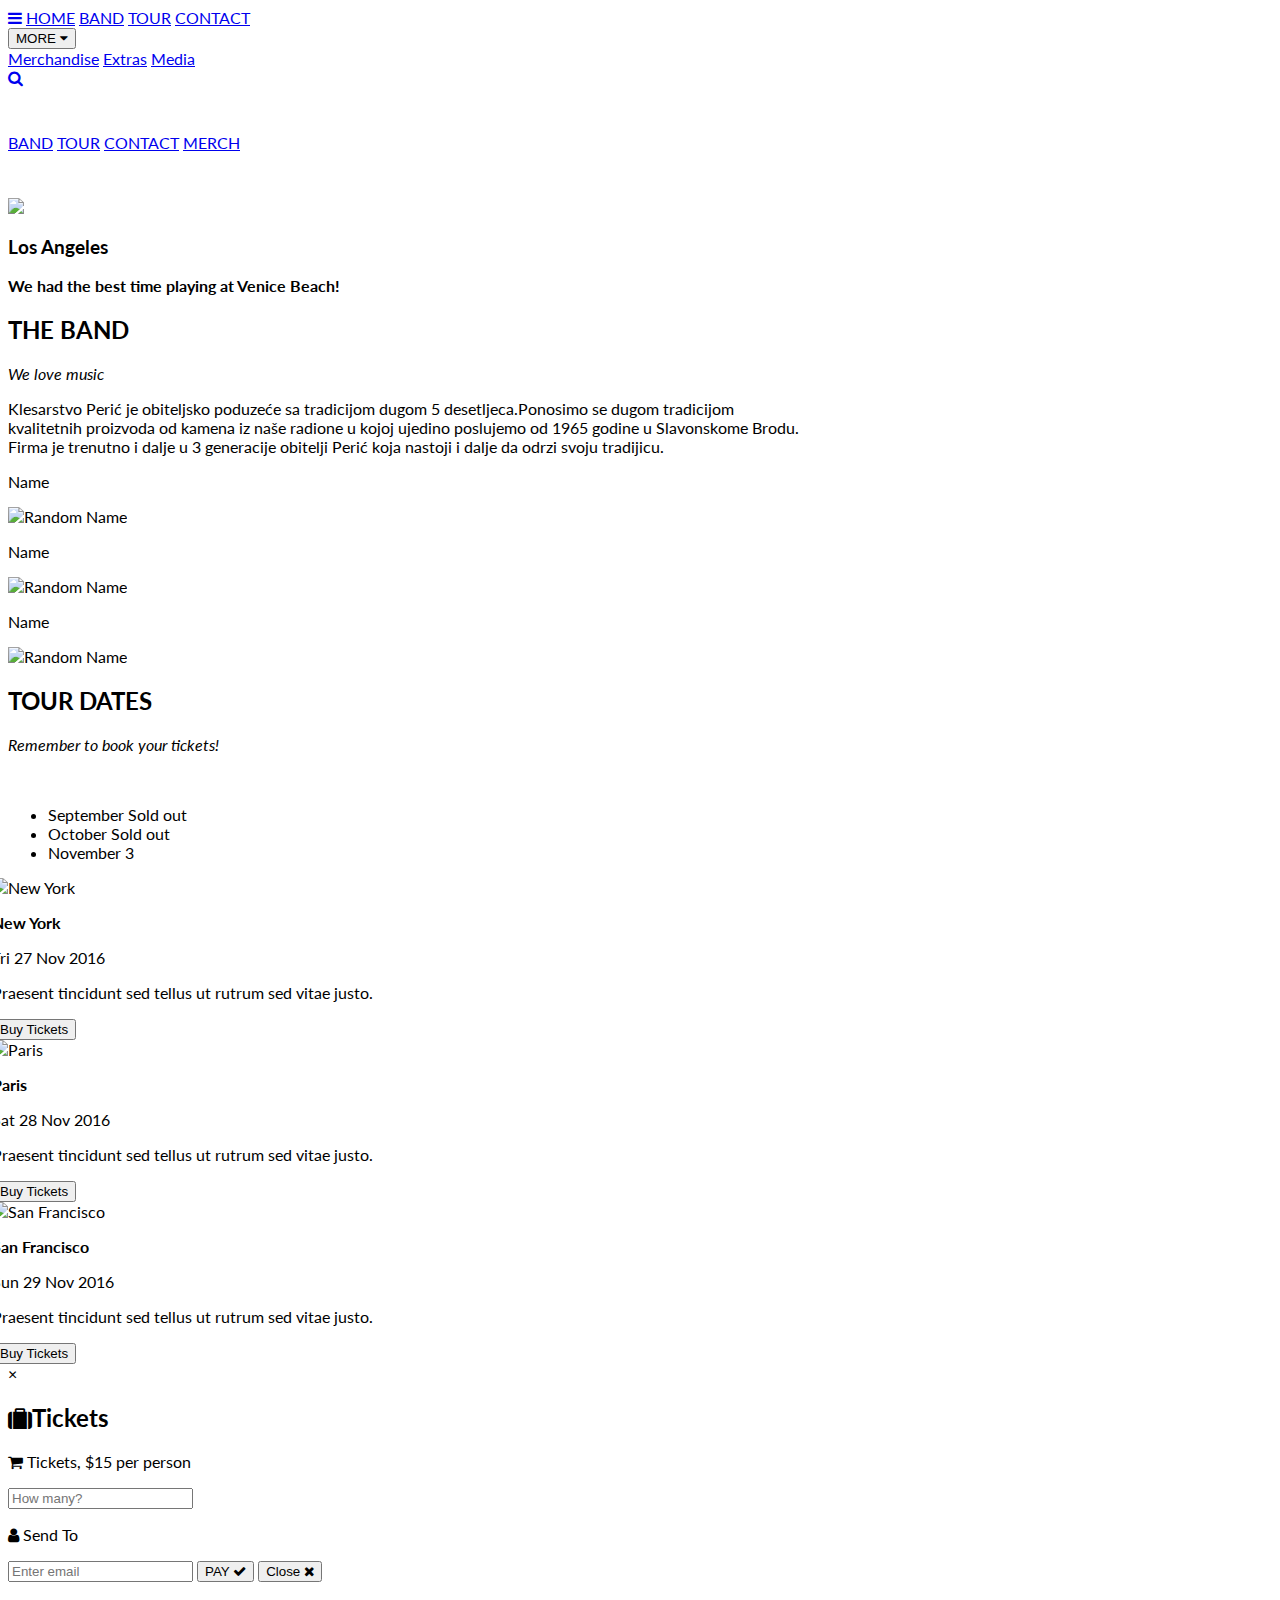
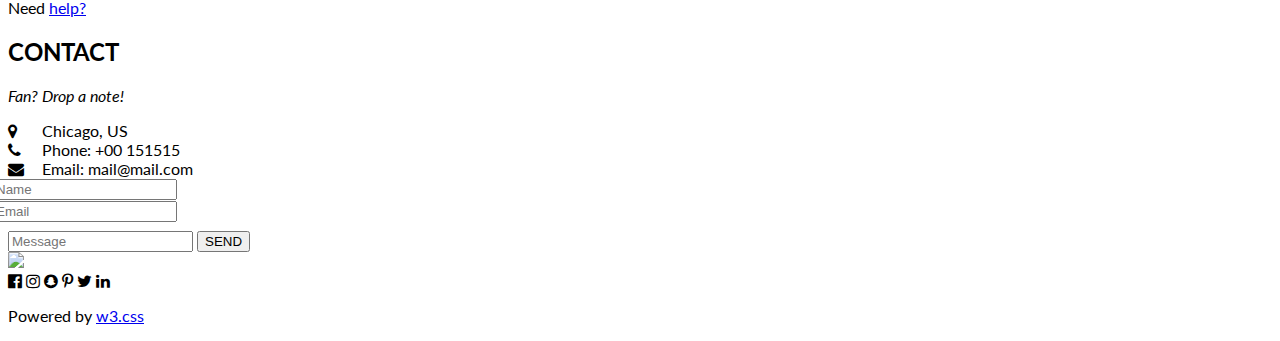
==== html/index.html @ 35094650 "custom css page" ====
<!DOCTYPE html>
<html lang="en">
<head>
<title>W3.CSS Template</title>
<meta charset="UTF-8">
<meta name="viewport" content="width=device-width, initial-scale=1">
<link rel="stylesheet" href="/richpesius/css/style.css">
<link rel="stylesheet" href="https://fonts.googleapis.com/css?family=Lato">
<link rel="stylesheet" href="https://cdnjs.cloudflare.com/ajax/libs/font-awesome/4.7.0/css/font-awesome.min.css">
<style>
body {font-family: "Lato", sans-serif}
.mySlides {display: none}
</style>
</head>
<body>

<!-- Navbar -->
<div class="w3-top">
  <div class="w3-bar w3-black w3-card">
    <a class="w3-bar-item w3-button w3-padding-large w3-hide-medium w3-hide-large w3-right" href="javascript:void(0)" onclick="myFunction()" title="Toggle Navigation Menu"><i class="fa fa-bars"></i></a>
    <a href="#" class="w3-bar-item w3-button w3-padding-large">HOME</a>
    <a href="#band" class="w3-bar-item w3-button w3-padding-large w3-hide-small">BAND</a>
    <a href="#tour" class="w3-bar-item w3-button w3-padding-large w3-hide-small">TOUR</a>
    <a href="#contact" class="w3-bar-item w3-button w3-padding-large w3-hide-small">CONTACT</a>
    <div class="w3-dropdown-hover w3-hide-small">
      <button class="w3-padding-large w3-button" title="More">MORE <i class="fa fa-caret-down"></i></button>     
      <div class="w3-dropdown-content w3-bar-block w3-card-4">
        <a href="#" class="w3-bar-item w3-button">Merchandise</a>
        <a href="#" class="w3-bar-item w3-button">Extras</a>
        <a href="#" class="w3-bar-item w3-button">Media</a>
      </div>
    </div>
    <a href="javascript:void(0)" class="w3-padding-large w3-hover-red w3-hide-small w3-right"><i class="fa fa-search"></i></a>
  </div>
</div>

<!-- Navbar on small screens (remove the onclick attribute if you want the navbar to always show on top of the content when clicking on the links) -->
<div id="navDemo" class="w3-bar-block w3-black w3-hide w3-hide-large w3-hide-medium w3-top" style="margin-top:46px">
  <a href="#band" class="w3-bar-item w3-button w3-padding-large" onclick="myFunction()">BAND</a>
  <a href="#tour" class="w3-bar-item w3-button w3-padding-large" onclick="myFunction()">TOUR</a>
  <a href="#contact" class="w3-bar-item w3-button w3-padding-large" onclick="myFunction()">CONTACT</a>
  <a href="#" class="w3-bar-item w3-button w3-padding-large" onclick="myFunction()">MERCH</a>
</div>

<!-- Page content -->
<div class="w3-content" style="max-width:2000px;margin-top:46px">

  <!-- Automatic Slideshow Images -->
  <div class="mySlides w3-display-container w3-center">
    <img src="/w3images/la.jpg" style="width:100%">
    <div class="w3-display-bottommiddle w3-container w3-text-white w3-padding-32 w3-hide-small">
      <h3>Los Angeles</h3>
      <p><b>We had the best time playing at Venice Beach!</b></p>   
    </div>
  </div>
  <div class="mySlides w3-display-container w3-center">
    <img src="/w3images/ny.jpg" style="width:100%">
    <div class="w3-display-bottommiddle w3-container w3-text-white w3-padding-32 w3-hide-small">
      <h3>New York</h3>
      <p><b>The atmosphere in New York is lorem ipsum.</b></p>    
    </div>
  </div>
  <div class="mySlides w3-display-container w3-center">
    <img src="/w3images/chicago.jpg" style="width:100%">
    <div class="w3-display-bottommiddle w3-container w3-text-white w3-padding-32 w3-hide-small">
      <h3>Chicago</h3>
      <p><b>Thank you, Chicago - A night we won't forget.</b></p>    
    </div>
  </div>

  <!-- The Band Section -->
  <div class="w3-container w3-content w3-center w3-padding-64" style="max-width:800px" id="band">
    <h2 class="w3-wide">THE BAND</h2>
    <p class="w3-opacity"><i>We love music</i></p>Klesarstvo Perić je obiteljsko poduzeće sa tradicijom dugom 5 desetljeca.Ponosimo se dugom tradicijom kvalitetnih proizvoda od kamena iz naše radione u kojoj ujedino poslujemo od 1965 godine u Slavonskome Brodu.
    Firma je trenutno i dalje u 3 generacije obitelji Perić koja nastoji i dalje da odrzi svoju tradijicu.</p>
    <div class="w3-row w3-padding-32">
      <div class="w3-third">
        <p>Name</p>
        <img src="/w3images/bandmember.jpg" class="w3-round w3-margin-bottom" alt="Random Name" style="width:60%">
      </div>
      <div class="w3-third">
        <p>Name</p>
        <img src="/w3images/bandmember.jpg" class="w3-round w3-margin-bottom" alt="Random Name" style="width:60%">
      </div>
      <div class="w3-third">
        <p>Name</p>
        <img src="/w3images/bandmember.jpg" class="w3-round" alt="Random Name" style="width:60%">
      </div>
    </div>
  </div>

  <!-- The Tour Section -->
  <div class="w3-black" id="tour">
    <div class="w3-container w3-content w3-padding-64" style="max-width:800px">
      <h2 class="w3-wide w3-center">TOUR DATES</h2>
      <p class="w3-opacity w3-center"><i>Remember to book your tickets!</i></p><br>

      <ul class="w3-ul w3-border w3-white w3-text-grey">
        <li class="w3-padding">September <span class="w3-tag w3-red w3-margin-left">Sold out</span></li>
        <li class="w3-padding">October <span class="w3-tag w3-red w3-margin-left">Sold out</span></li>
        <li class="w3-padding">November <span class="w3-badge w3-right w3-margin-right">3</span></li>
      </ul>

      <div class="w3-row-padding w3-padding-32" style="margin:0 -16px">
        <div class="w3-third w3-margin-bottom">
          <img src="/w3images/newyork.jpg" alt="New York" style="width:100%" class="w3-hover-opacity">
          <div class="w3-container w3-white">
            <p><b>New York</b></p>
            <p class="w3-opacity">Fri 27 Nov 2016</p>
            <p>Praesent tincidunt sed tellus ut rutrum sed vitae justo.</p>
            <button class="w3-button w3-black w3-margin-bottom" onclick="document.getElementById('ticketModal').style.display='block'">Buy Tickets</button>
          </div>
        </div>
        <div class="w3-third w3-margin-bottom">
          <img src="/w3images/paris.jpg" alt="Paris" style="width:100%" class="w3-hover-opacity">
          <div class="w3-container w3-white">
            <p><b>Paris</b></p>
            <p class="w3-opacity">Sat 28 Nov 2016</p>
            <p>Praesent tincidunt sed tellus ut rutrum sed vitae justo.</p>
            <button class="w3-button w3-black w3-margin-bottom" onclick="document.getElementById('ticketModal').style.display='block'">Buy Tickets</button>
          </div>
        </div>
        <div class="w3-third w3-margin-bottom">
          <img src="/w3images/sanfran.jpg" alt="San Francisco" style="width:100%" class="w3-hover-opacity">
          <div class="w3-container w3-white">
            <p><b>San Francisco</b></p>
            <p class="w3-opacity">Sun 29 Nov 2016</p>
            <p>Praesent tincidunt sed tellus ut rutrum sed vitae justo.</p>
            <button class="w3-button w3-black w3-margin-bottom" onclick="document.getElementById('ticketModal').style.display='block'">Buy Tickets</button>
          </div>
        </div>
      </div>
    </div>
  </div>

  <!-- Ticket Modal -->
  <div id="ticketModal" class="w3-modal">
    <div class="w3-modal-content w3-animate-top w3-card-4">
      <header class="w3-container w3-teal w3-center w3-padding-32"> 
        <span onclick="document.getElementById('ticketModal').style.display='none'" 
       class="w3-button w3-teal w3-xlarge w3-display-topright">×</span>
        <h2 class="w3-wide"><i class="fa fa-suitcase w3-margin-right"></i>Tickets</h2>
      </header>
      <div class="w3-container">
        <p><label><i class="fa fa-shopping-cart"></i> Tickets, $15 per person</label></p>
        <input class="w3-input w3-border" type="text" placeholder="How many?">
        <p><label><i class="fa fa-user"></i> Send To</label></p>
        <input class="w3-input w3-border" type="text" placeholder="Enter email">
        <button class="w3-button w3-block w3-teal w3-padding-16 w3-section w3-right">PAY <i class="fa fa-check"></i></button>
        <button class="w3-button w3-red w3-section" onclick="document.getElementById('ticketModal').style.display='none'">Close <i class="fa fa-remove"></i></button>
        <p class="w3-right">Need <a href="#" class="w3-text-blue">help?</a></p>
      </div>
    </div>
  </div>

  <!-- The Contact Section -->
  <div class="w3-container w3-content w3-padding-64" style="max-width:800px" id="contact">
    <h2 class="w3-wide w3-center">CONTACT</h2>
    <p class="w3-opacity w3-center"><i>Fan? Drop a note!</i></p>
    <div class="w3-row w3-padding-32">
      <div class="w3-col m6 w3-large w3-margin-bottom">
        <i class="fa fa-map-marker" style="width:30px"></i> Chicago, US<br>
        <i class="fa fa-phone" style="width:30px"></i> Phone: +00 151515<br>
        <i class="fa fa-envelope" style="width:30px"> </i> Email: mail@mail.com<br>
      </div>
      <div class="w3-col m6">
        <form action="/action_page.php" target="_blank">
          <div class="w3-row-padding" style="margin:0 -16px 8px -16px">
            <div class="w3-half">
              <input class="w3-input w3-border" type="text" placeholder="Name" required name="Name">
            </div>
            <div class="w3-half">
              <input class="w3-input w3-border" type="text" placeholder="Email" required name="Email">
            </div>
          </div>
          <input class="w3-input w3-border" type="text" placeholder="Message" required name="Message">
          <button class="w3-button w3-black w3-section w3-right" type="submit">SEND</button>
        </form>
      </div>
    </div>
  </div>
  
<!-- End Page Content -->
</div>

<!-- Image of location/map -->
<img src="/w3images/map.jpg" class="w3-image w3-greyscale-min" style="width:100%">

<!-- Footer -->
<footer class="w3-container w3-padding-64 w3-center w3-opacity w3-light-grey w3-xlarge">
  <i class="fa fa-facebook-official w3-hover-opacity"></i>
  <i class="fa fa-instagram w3-hover-opacity"></i>
  <i class="fa fa-snapchat w3-hover-opacity"></i>
  <i class="fa fa-pinterest-p w3-hover-opacity"></i>
  <i class="fa fa-twitter w3-hover-opacity"></i>
  <i class="fa fa-linkedin w3-hover-opacity"></i>
  <p class="w3-medium">Powered by <a href="https://www.w3schools.com/w3css/default.asp" target="_blank">w3.css</a></p>
</footer>

<script>
// Automatic Slideshow - change image every 4 seconds
var myIndex = 0;
carousel();

function carousel() {
  var i;
  var x = document.getElementsByClassName("mySlides");
  for (i = 0; i < x.length; i++) {
    x[i].style.display = "none";  
  }
  myIndex++;
  if (myIndex > x.length) {myIndex = 1}    
  x[myIndex-1].style.display = "block";  
  setTimeout(carousel, 4000);    
}

// Used to toggle the menu on small screens when clicking on the menu button
function myFunction() {
  var x = document.getElementById("navDemo");
  if (x.className.indexOf("w3-show") == -1) {
    x.className += " w3-show";
  } else { 
    x.className = x.className.replace(" w3-show", "");
  }
}

// When the user clicks anywhere outside of the modal, close it
var modal = document.getElementById('ticketModal');
window.onclick = function(event) {
  if (event.target == modal) {
    modal.style.display = "none";
  }
}
</script>

</body>
</html>
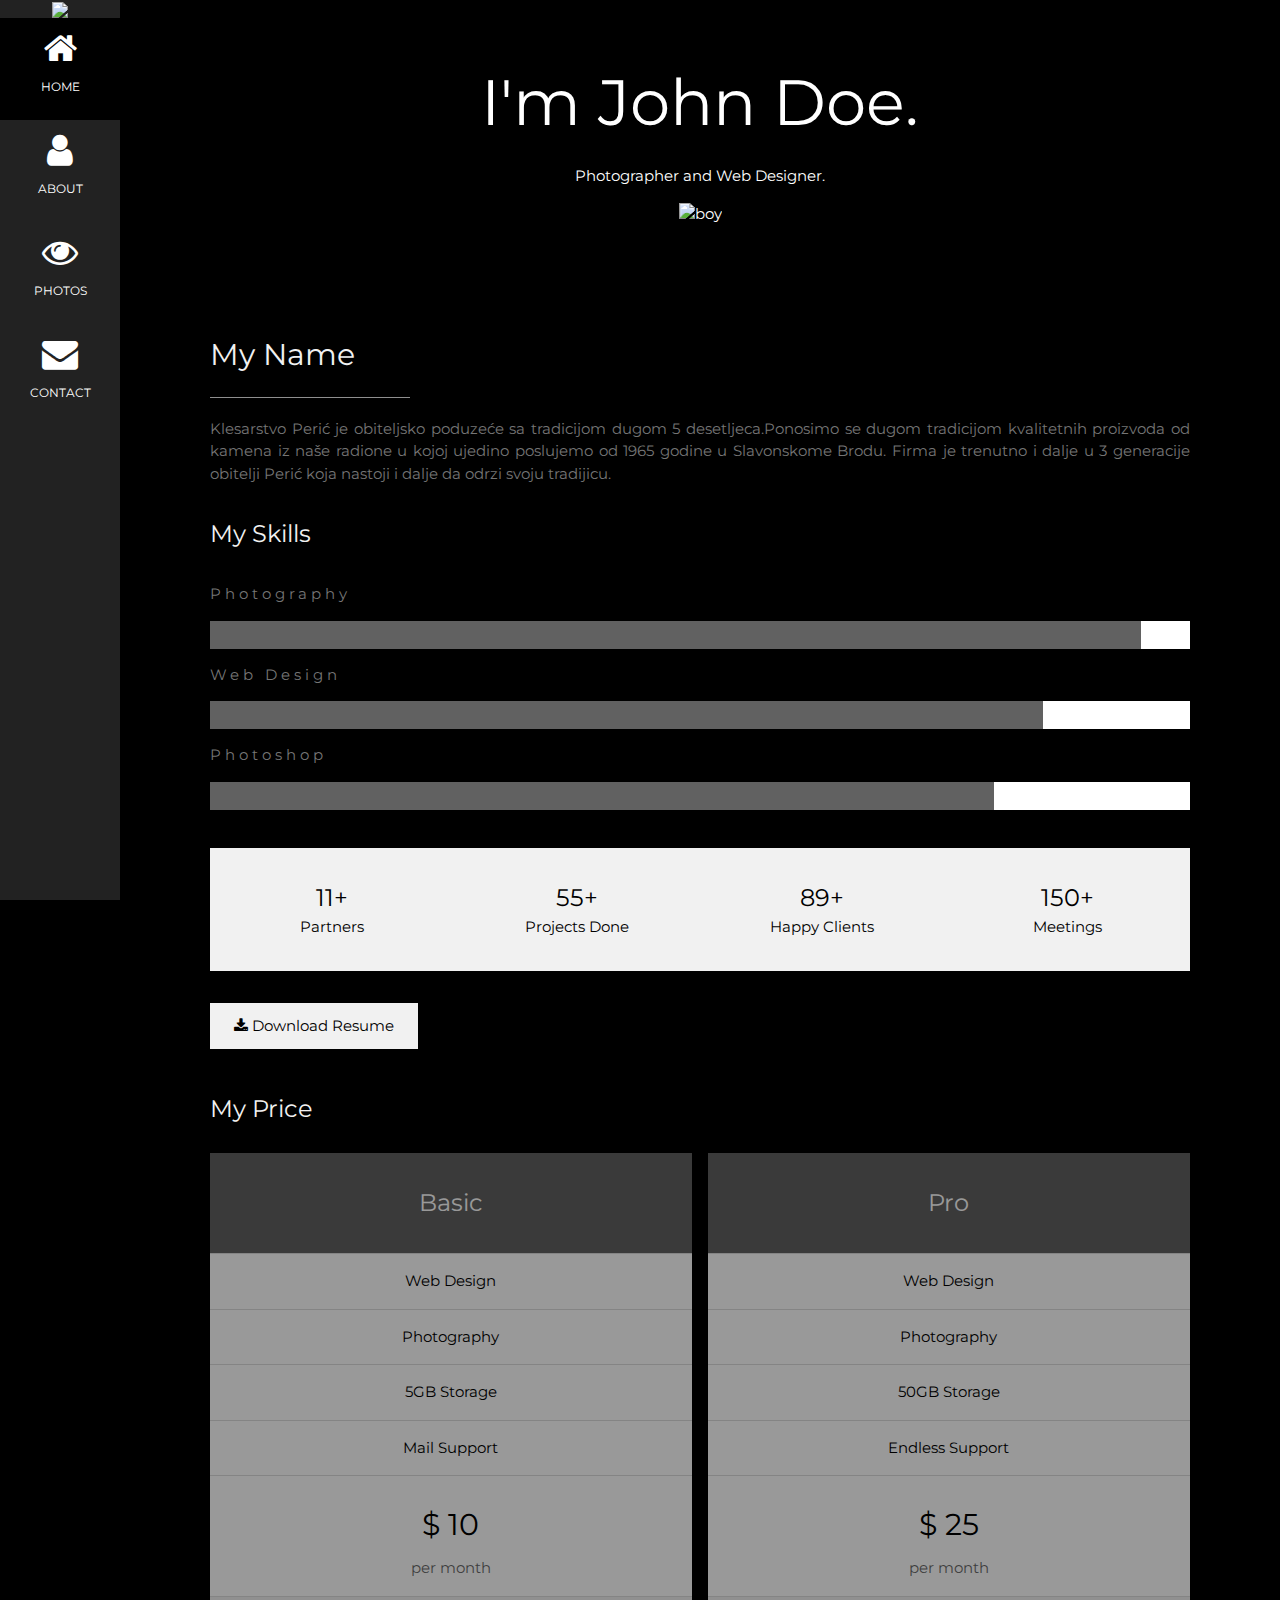
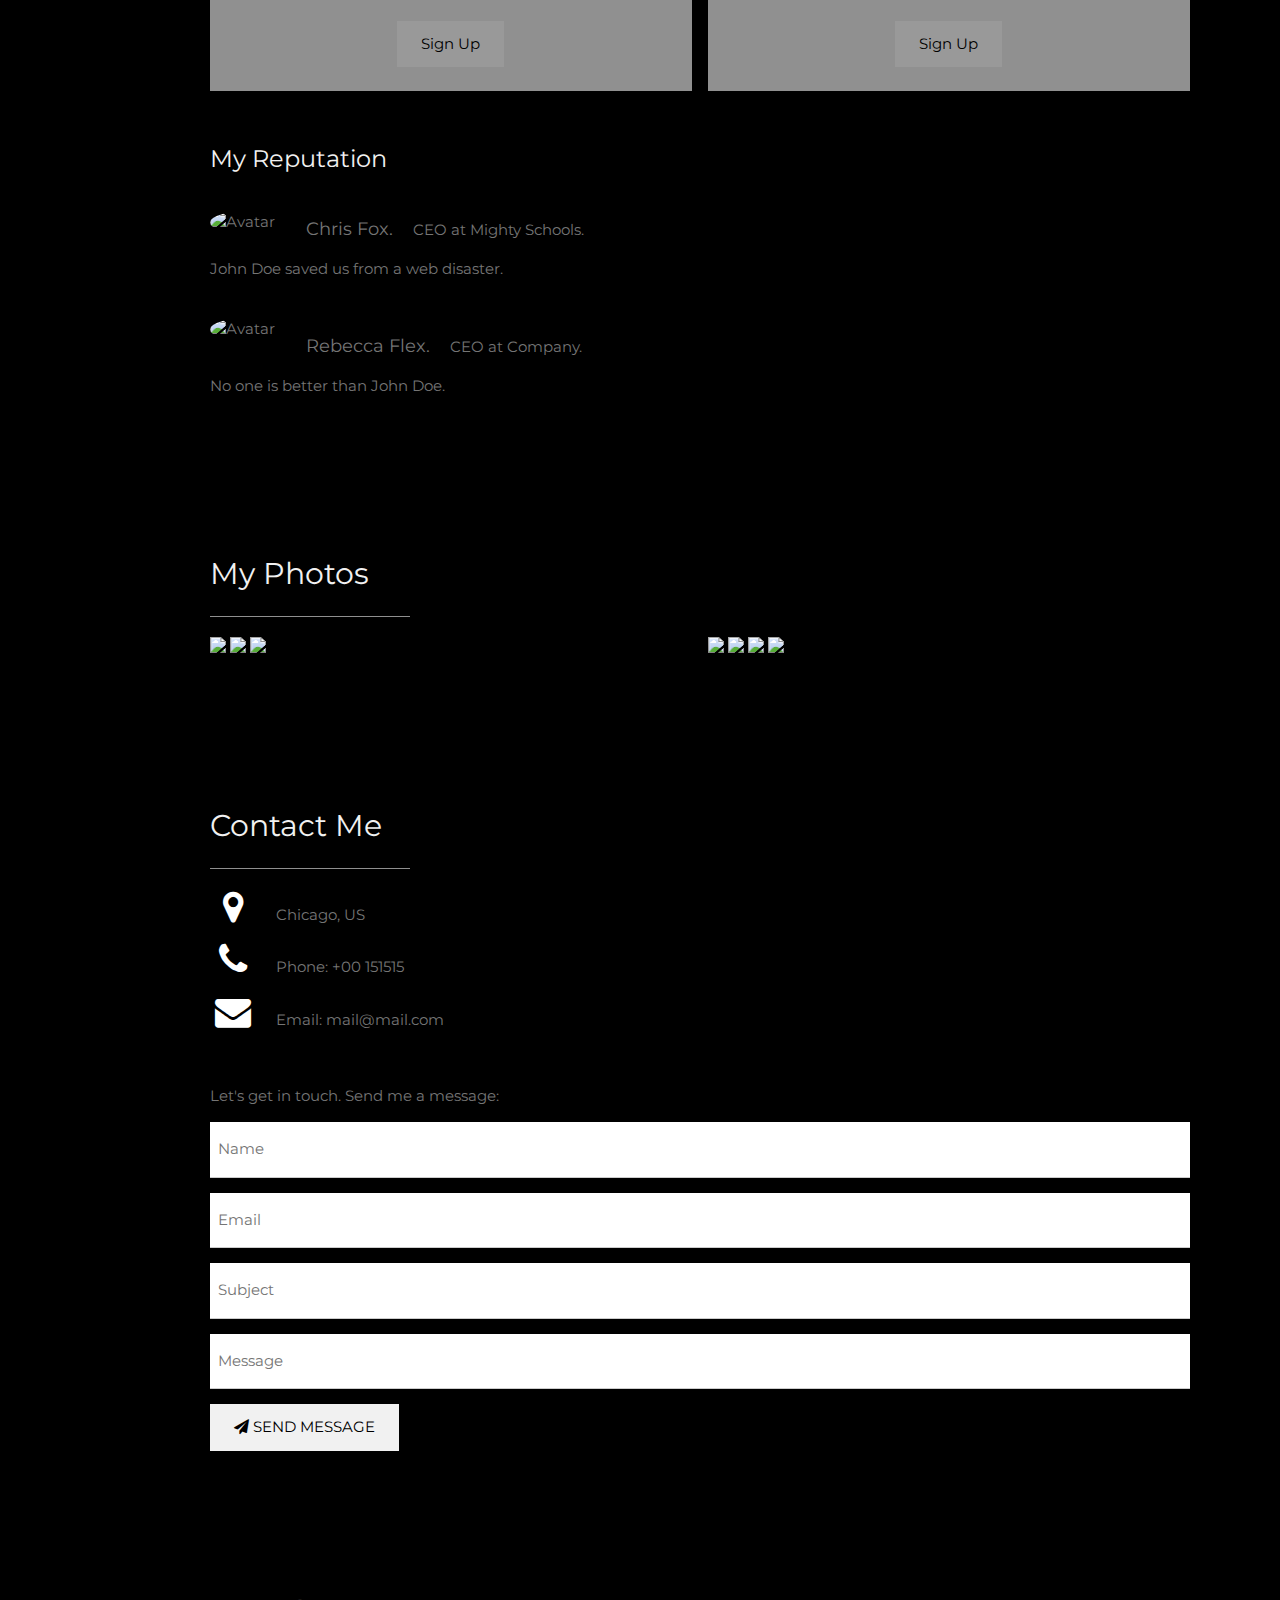
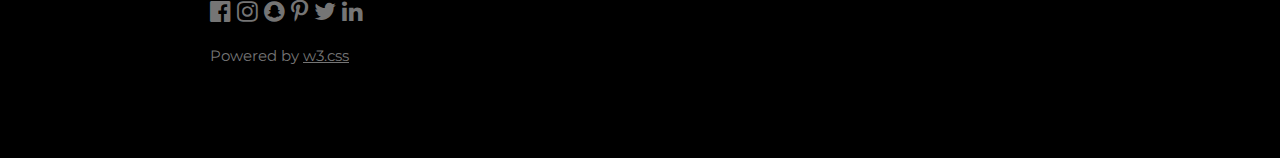
==== commit 07050461: "new site" ====
--- a/html/index.html
+++ b/html/index.html
@@ -1,237 +1,223 @@
 <!DOCTYPE html>
-<html lang="en">
+<html>
 <head>
 <title>W3.CSS Template</title>
 <meta charset="UTF-8">
 <meta name="viewport" content="width=device-width, initial-scale=1">
-<link rel="stylesheet" href="/richpesius/css/style.css">
-<link rel="stylesheet" href="https://fonts.googleapis.com/css?family=Lato">
+<link rel="stylesheet" href="style.css">
+<link rel="stylesheet" href="https://fonts.googleapis.com/css?family=Montserrat">
 <link rel="stylesheet" href="https://cdnjs.cloudflare.com/ajax/libs/font-awesome/4.7.0/css/font-awesome.min.css">
 <style>
-body {font-family: "Lato", sans-serif}
-.mySlides {display: none}
+body, h1,h2,h3,h4,h5,h6 {font-family: "Montserrat", sans-serif}
+.w3-row-padding img {margin-bottom: 12px}
+/* Set the width of the sidebar to 120px */
+.w3-sidebar {width: 120px;background: #222;}
+/* Add a left margin to the "page content" that matches the width of the sidebar (120px) */
+#main {margin-left: 120px}
+/* Remove margins from "page content" on small screens */
+@media only screen and (max-width: 600px) {#main {margin-left: 0}}
 </style>
 </head>
-<body>
-
-<!-- Navbar -->
-<div class="w3-top">
-  <div class="w3-bar w3-black w3-card">
-    <a class="w3-bar-item w3-button w3-padding-large w3-hide-medium w3-hide-large w3-right" href="javascript:void(0)" onclick="myFunction()" title="Toggle Navigation Menu"><i class="fa fa-bars"></i></a>
-    <a href="#" class="w3-bar-item w3-button w3-padding-large">HOME</a>
-    <a href="#band" class="w3-bar-item w3-button w3-padding-large w3-hide-small">BAND</a>
-    <a href="#tour" class="w3-bar-item w3-button w3-padding-large w3-hide-small">TOUR</a>
-    <a href="#contact" class="w3-bar-item w3-button w3-padding-large w3-hide-small">CONTACT</a>
-    <div class="w3-dropdown-hover w3-hide-small">
-      <button class="w3-padding-large w3-button" title="More">MORE <i class="fa fa-caret-down"></i></button>     
-      <div class="w3-dropdown-content w3-bar-block w3-card-4">
-        <a href="#" class="w3-bar-item w3-button">Merchandise</a>
-        <a href="#" class="w3-bar-item w3-button">Extras</a>
-        <a href="#" class="w3-bar-item w3-button">Media</a>
-      </div>
-    </div>
-    <a href="javascript:void(0)" class="w3-padding-large w3-hover-red w3-hide-small w3-right"><i class="fa fa-search"></i></a>
+<body class="w3-black">
+
+<!-- Icon Bar (Sidebar - hidden on small screens) -->
+<nav class="w3-sidebar w3-bar-block w3-small w3-hide-small w3-center">
+  <!-- Avatar image in top left corner -->
+  <img src="/w3images/avatar_smoke.jpg" style="width:100%">
+  <a href="#" class="w3-bar-item w3-button w3-padding-large w3-black">
+    <i class="fa fa-home w3-xxlarge"></i>
+    <p>HOME</p>
+  </a>
+  <a href="#about" class="w3-bar-item w3-button w3-padding-large w3-hover-black">
+    <i class="fa fa-user w3-xxlarge"></i>
+    <p>ABOUT</p>
+  </a>
+  <a href="#photos" class="w3-bar-item w3-button w3-padding-large w3-hover-black">
+    <i class="fa fa-eye w3-xxlarge"></i>
+    <p>PHOTOS</p>
+  </a>
+  <a href="#contact" class="w3-bar-item w3-button w3-padding-large w3-hover-black">
+    <i class="fa fa-envelope w3-xxlarge"></i>
+    <p>CONTACT</p>
+  </a>
+</nav>
+
+<!-- Navbar on small screens (Hidden on medium and large screens) -->
+<div class="w3-top w3-hide-large w3-hide-medium" id="myNavbar">
+  <div class="w3-bar w3-black w3-opacity w3-hover-opacity-off w3-center w3-small">
+    <a href="#" class="w3-bar-item w3-button" style="width:25% !important">HOME</a>
+    <a href="#about" class="w3-bar-item w3-button" style="width:25% !important">ABOUT</a>
+    <a href="#photos" class="w3-bar-item w3-button" style="width:25% !important">PHOTOS</a>
+    <a href="#contact" class="w3-bar-item w3-button" style="width:25% !important">CONTACT</a>
   </div>
 </div>
 
-<!-- Navbar on small screens (remove the onclick attribute if you want the navbar to always show on top of the content when clicking on the links) -->
-<div id="navDemo" class="w3-bar-block w3-black w3-hide w3-hide-large w3-hide-medium w3-top" style="margin-top:46px">
-  <a href="#band" class="w3-bar-item w3-button w3-padding-large" onclick="myFunction()">BAND</a>
-  <a href="#tour" class="w3-bar-item w3-button w3-padding-large" onclick="myFunction()">TOUR</a>
-  <a href="#contact" class="w3-bar-item w3-button w3-padding-large" onclick="myFunction()">CONTACT</a>
-  <a href="#" class="w3-bar-item w3-button w3-padding-large" onclick="myFunction()">MERCH</a>
+<!-- Page Content -->
+<div class="w3-padding-large" id="main">
+  <!-- Header/Home -->
+  <header class="w3-container w3-padding-32 w3-center w3-black" id="home">
+    <h1 class="w3-jumbo"><span class="w3-hide-small">I'm</span> John Doe.</h1>
+    <p>Photographer and Web Designer.</p>
+    <img src="/w3images/man_smoke.jpg" alt="boy" class="w3-image" width="992" height="1108">
+  </header>
+
+  <!-- About Section -->
+  <div class="w3-content w3-justify w3-text-grey w3-padding-64" id="about">
+    <h2 class="w3-text-light-grey">My Name</h2>
+    <hr style="width:200px" class="w3-opacity">
+    <p>Klesarstvo Perić je obiteljsko poduzeće sa tradicijom dugom 5 desetljeca.Ponosimo se dugom tradicijom kvalitetnih proizvoda od kamena iz naše radione u kojoj ujedino poslujemo od 1965 godine u Slavonskome Brodu.
+      Firma je trenutno i dalje u 3 generacije obitelji Perić koja nastoji i dalje da odrzi svoju tradijicu.</p>
+    <h3 class="w3-padding-16 w3-text-light-grey">My Skills</h3>
+    <p class="w3-wide">Photography</p>
+    <div class="w3-white">
+      <div class="w3-dark-grey" style="height:28px;width:95%"></div>
+    </div>
+    <p class="w3-wide">Web Design</p>
+    <div class="w3-white">
+      <div class="w3-dark-grey" style="height:28px;width:85%"></div>
+    </div>
+    <p class="w3-wide">Photoshop</p>
+    <div class="w3-white">
+      <div class="w3-dark-grey" style="height:28px;width:80%"></div>
+    </div><br>
+    
+    <div class="w3-row w3-center w3-padding-16 w3-section w3-light-grey">
+      <div class="w3-quarter w3-section">
+        <span class="w3-xlarge">11+</span><br>
+        Partners
+      </div>
+      <div class="w3-quarter w3-section">
+        <span class="w3-xlarge">55+</span><br>
+        Projects Done
+      </div>
+      <div class="w3-quarter w3-section">
+        <span class="w3-xlarge">89+</span><br>
+        Happy Clients
+      </div>
+      <div class="w3-quarter w3-section">
+        <span class="w3-xlarge">150+</span><br>
+        Meetings
+      </div>
+    </div>
+
+    <button class="w3-button w3-light-grey w3-padding-large w3-section">
+      <i class="fa fa-download"></i> Download Resume
+    </button>
+    
+    <!-- Grid for pricing tables -->
+    <h3 class="w3-padding-16 w3-text-light-grey">My Price</h3>
+    <div class="w3-row-padding" style="margin:0 -16px">
+      <div class="w3-half w3-margin-bottom">
+        <ul class="w3-ul w3-white w3-center w3-opacity w3-hover-opacity-off">
+          <li class="w3-dark-grey w3-xlarge w3-padding-32">Basic</li>
+          <li class="w3-padding-16">Web Design</li>
+          <li class="w3-padding-16">Photography</li>
+          <li class="w3-padding-16">5GB Storage</li>
+          <li class="w3-padding-16">Mail Support</li>
+          <li class="w3-padding-16">
+            <h2>$ 10</h2>
+            <span class="w3-opacity">per month</span>
+          </li>
+          <li class="w3-light-grey w3-padding-24">
+            <button class="w3-button w3-white w3-padding-large w3-hover-black">Sign Up</button>
+          </li>
+        </ul>
+      </div>
+
+      <div class="w3-half">
+        <ul class="w3-ul w3-white w3-center w3-opacity w3-hover-opacity-off">
+          <li class="w3-dark-grey w3-xlarge w3-padding-32">Pro</li>
+          <li class="w3-padding-16">Web Design</li>
+          <li class="w3-padding-16">Photography</li>
+          <li class="w3-padding-16">50GB Storage</li>
+          <li class="w3-padding-16">Endless Support</li>
+          <li class="w3-padding-16">
+            <h2>$ 25</h2>
+            <span class="w3-opacity">per month</span>
+          </li>
+          <li class="w3-light-grey w3-padding-24">
+            <button class="w3-button w3-white w3-padding-large w3-hover-black">Sign Up</button>
+          </li>
+        </ul>
+      </div>
+    <!-- End Grid/Pricing tables -->
+    </div>
+    
+    <!-- Testimonials -->
+    <h3 class="w3-padding-24 w3-text-light-grey">My Reputation</h3>  
+    <img src="/w3images/bandmember.jpg" alt="Avatar" class="w3-left w3-circle w3-margin-right" style="width:80px">
+    <p><span class="w3-large w3-margin-right">Chris Fox.</span> CEO at Mighty Schools.</p>
+    <p>John Doe saved us from a web disaster.</p><br>
+    
+    <img src="/w3images/avatar_g2.jpg" alt="Avatar" class="w3-left w3-circle w3-margin-right" style="width:80px">
+    <p><span class="w3-large w3-margin-right">Rebecca Flex.</span> CEO at Company.</p>
+    <p>No one is better than John Doe.</p>
+  <!-- End About Section -->
+  </div>
+  
+  <!-- Portfolio Section -->
+  <div class="w3-padding-64 w3-content" id="photos">
+    <h2 class="w3-text-light-grey">My Photos</h2>
+    <hr style="width:200px" class="w3-opacity">
+
+    <!-- Grid for photos -->
+    <div class="w3-row-padding" style="margin:0 -16px">
+      <div class="w3-half">
+        <img src="/w3images/wedding.jpg" style="width:100%">
+        <img src="/w3images/rocks.jpg" style="width:100%">
+        <img src="/w3images/sailboat.jpg" style="width:100%">
+      </div>
+
+      <div class="w3-half">
+        <img src="/w3images/underwater.jpg" style="width:100%">
+        <img src="/w3images/chef.jpg" style="width:100%">
+        <img src="/w3images/wedding.jpg" style="width:100%">
+        <img src="/w3images/p6.jpg" style="width:100%">
+      </div>
+    <!-- End photo grid -->
+    </div>
+  <!-- End Portfolio Section -->
+  </div>
+
+  <!-- Contact Section -->
+  <div class="w3-padding-64 w3-content w3-text-grey" id="contact">
+    <h2 class="w3-text-light-grey">Contact Me</h2>
+    <hr style="width:200px" class="w3-opacity">
+
+    <div class="w3-section">
+      <p><i class="fa fa-map-marker fa-fw w3-text-white w3-xxlarge w3-margin-right"></i> Chicago, US</p>
+      <p><i class="fa fa-phone fa-fw w3-text-white w3-xxlarge w3-margin-right"></i> Phone: +00 151515</p>
+      <p><i class="fa fa-envelope fa-fw w3-text-white w3-xxlarge w3-margin-right"> </i> Email: mail@mail.com</p>
+    </div><br>
+    <p>Let's get in touch. Send me a message:</p>
+
+    <form action="/action_page.php" target="_blank">
+      <p><input class="w3-input w3-padding-16" type="text" placeholder="Name" required name="Name"></p>
+      <p><input class="w3-input w3-padding-16" type="text" placeholder="Email" required name="Email"></p>
+      <p><input class="w3-input w3-padding-16" type="text" placeholder="Subject" required name="Subject"></p>
+      <p><input class="w3-input w3-padding-16" type="text" placeholder="Message" required name="Message"></p>
+      <p>
+        <button class="w3-button w3-light-grey w3-padding-large" type="submit">
+          <i class="fa fa-paper-plane"></i> SEND MESSAGE
+        </button>
+      </p>
+    </form>
+  <!-- End Contact Section -->
+  </div>
+  
+    <!-- Footer -->
+  <footer class="w3-content w3-padding-64 w3-text-grey w3-xlarge">
+    <i class="fa fa-facebook-official w3-hover-opacity"></i>
+    <i class="fa fa-instagram w3-hover-opacity"></i>
+    <i class="fa fa-snapchat w3-hover-opacity"></i>
+    <i class="fa fa-pinterest-p w3-hover-opacity"></i>
+    <i class="fa fa-twitter w3-hover-opacity"></i>
+    <i class="fa fa-linkedin w3-hover-opacity"></i>
+    <p class="w3-medium">Powered by <a href="https://www.w3schools.com/w3css/default.asp" target="_blank" class="w3-hover-text-green">w3.css</a></p>
+  <!-- End footer -->
+  </footer>
+
+<!-- END PAGE CONTENT -->
 </div>
 
-<!-- Page content -->
-<div class="w3-content" style="max-width:2000px;margin-top:46px">
-
-  <!-- Automatic Slideshow Images -->
-  <div class="mySlides w3-display-container w3-center">
-    <img src="/w3images/la.jpg" style="width:100%">
-    <div class="w3-display-bottommiddle w3-container w3-text-white w3-padding-32 w3-hide-small">
-      <h3>Los Angeles</h3>
-      <p><b>We had the best time playing at Venice Beach!</b></p>   
-    </div>
-  </div>
-  <div class="mySlides w3-display-container w3-center">
-    <img src="/w3images/ny.jpg" style="width:100%">
-    <div class="w3-display-bottommiddle w3-container w3-text-white w3-padding-32 w3-hide-small">
-      <h3>New York</h3>
-      <p><b>The atmosphere in New York is lorem ipsum.</b></p>    
-    </div>
-  </div>
-  <div class="mySlides w3-display-container w3-center">
-    <img src="/w3images/chicago.jpg" style="width:100%">
-    <div class="w3-display-bottommiddle w3-container w3-text-white w3-padding-32 w3-hide-small">
-      <h3>Chicago</h3>
-      <p><b>Thank you, Chicago - A night we won't forget.</b></p>    
-    </div>
-  </div>
-
-  <!-- The Band Section -->
-  <div class="w3-container w3-content w3-center w3-padding-64" style="max-width:800px" id="band">
-    <h2 class="w3-wide">THE BAND</h2>
-    <p class="w3-opacity"><i>We love music</i></p>Klesarstvo Perić je obiteljsko poduzeće sa tradicijom dugom 5 desetljeca.Ponosimo se dugom tradicijom kvalitetnih proizvoda od kamena iz naše radione u kojoj ujedino poslujemo od 1965 godine u Slavonskome Brodu.
-    Firma je trenutno i dalje u 3 generacije obitelji Perić koja nastoji i dalje da odrzi svoju tradijicu.</p>
-    <div class="w3-row w3-padding-32">
-      <div class="w3-third">
-        <p>Name</p>
-        <img src="/w3images/bandmember.jpg" class="w3-round w3-margin-bottom" alt="Random Name" style="width:60%">
-      </div>
-      <div class="w3-third">
-        <p>Name</p>
-        <img src="/w3images/bandmember.jpg" class="w3-round w3-margin-bottom" alt="Random Name" style="width:60%">
-      </div>
-      <div class="w3-third">
-        <p>Name</p>
-        <img src="/w3images/bandmember.jpg" class="w3-round" alt="Random Name" style="width:60%">
-      </div>
-    </div>
-  </div>
-
-  <!-- The Tour Section -->
-  <div class="w3-black" id="tour">
-    <div class="w3-container w3-content w3-padding-64" style="max-width:800px">
-      <h2 class="w3-wide w3-center">TOUR DATES</h2>
-      <p class="w3-opacity w3-center"><i>Remember to book your tickets!</i></p><br>
-
-      <ul class="w3-ul w3-border w3-white w3-text-grey">
-        <li class="w3-padding">September <span class="w3-tag w3-red w3-margin-left">Sold out</span></li>
-        <li class="w3-padding">October <span class="w3-tag w3-red w3-margin-left">Sold out</span></li>
-        <li class="w3-padding">November <span class="w3-badge w3-right w3-margin-right">3</span></li>
-      </ul>
-
-      <div class="w3-row-padding w3-padding-32" style="margin:0 -16px">
-        <div class="w3-third w3-margin-bottom">
-          <img src="/w3images/newyork.jpg" alt="New York" style="width:100%" class="w3-hover-opacity">
-          <div class="w3-container w3-white">
-            <p><b>New York</b></p>
-            <p class="w3-opacity">Fri 27 Nov 2016</p>
-            <p>Praesent tincidunt sed tellus ut rutrum sed vitae justo.</p>
-            <button class="w3-button w3-black w3-margin-bottom" onclick="document.getElementById('ticketModal').style.display='block'">Buy Tickets</button>
-          </div>
-        </div>
-        <div class="w3-third w3-margin-bottom">
-          <img src="/w3images/paris.jpg" alt="Paris" style="width:100%" class="w3-hover-opacity">
-          <div class="w3-container w3-white">
-            <p><b>Paris</b></p>
-            <p class="w3-opacity">Sat 28 Nov 2016</p>
-            <p>Praesent tincidunt sed tellus ut rutrum sed vitae justo.</p>
-            <button class="w3-button w3-black w3-margin-bottom" onclick="document.getElementById('ticketModal').style.display='block'">Buy Tickets</button>
-          </div>
-        </div>
-        <div class="w3-third w3-margin-bottom">
-          <img src="/w3images/sanfran.jpg" alt="San Francisco" style="width:100%" class="w3-hover-opacity">
-          <div class="w3-container w3-white">
-            <p><b>San Francisco</b></p>
-            <p class="w3-opacity">Sun 29 Nov 2016</p>
-            <p>Praesent tincidunt sed tellus ut rutrum sed vitae justo.</p>
-            <button class="w3-button w3-black w3-margin-bottom" onclick="document.getElementById('ticketModal').style.display='block'">Buy Tickets</button>
-          </div>
-        </div>
-      </div>
-    </div>
-  </div>
-
-  <!-- Ticket Modal -->
-  <div id="ticketModal" class="w3-modal">
-    <div class="w3-modal-content w3-animate-top w3-card-4">
-      <header class="w3-container w3-teal w3-center w3-padding-32"> 
-        <span onclick="document.getElementById('ticketModal').style.display='none'" 
-       class="w3-button w3-teal w3-xlarge w3-display-topright">×</span>
-        <h2 class="w3-wide"><i class="fa fa-suitcase w3-margin-right"></i>Tickets</h2>
-      </header>
-      <div class="w3-container">
-        <p><label><i class="fa fa-shopping-cart"></i> Tickets, $15 per person</label></p>
-        <input class="w3-input w3-border" type="text" placeholder="How many?">
-        <p><label><i class="fa fa-user"></i> Send To</label></p>
-        <input class="w3-input w3-border" type="text" placeholder="Enter email">
-        <button class="w3-button w3-block w3-teal w3-padding-16 w3-section w3-right">PAY <i class="fa fa-check"></i></button>
-        <button class="w3-button w3-red w3-section" onclick="document.getElementById('ticketModal').style.display='none'">Close <i class="fa fa-remove"></i></button>
-        <p class="w3-right">Need <a href="#" class="w3-text-blue">help?</a></p>
-      </div>
-    </div>
-  </div>
-
-  <!-- The Contact Section -->
-  <div class="w3-container w3-content w3-padding-64" style="max-width:800px" id="contact">
-    <h2 class="w3-wide w3-center">CONTACT</h2>
-    <p class="w3-opacity w3-center"><i>Fan? Drop a note!</i></p>
-    <div class="w3-row w3-padding-32">
-      <div class="w3-col m6 w3-large w3-margin-bottom">
-        <i class="fa fa-map-marker" style="width:30px"></i> Chicago, US<br>
-        <i class="fa fa-phone" style="width:30px"></i> Phone: +00 151515<br>
-        <i class="fa fa-envelope" style="width:30px"> </i> Email: mail@mail.com<br>
-      </div>
-      <div class="w3-col m6">
-        <form action="/action_page.php" target="_blank">
-          <div class="w3-row-padding" style="margin:0 -16px 8px -16px">
-            <div class="w3-half">
-              <input class="w3-input w3-border" type="text" placeholder="Name" required name="Name">
-            </div>
-            <div class="w3-half">
-              <input class="w3-input w3-border" type="text" placeholder="Email" required name="Email">
-            </div>
-          </div>
-          <input class="w3-input w3-border" type="text" placeholder="Message" required name="Message">
-          <button class="w3-button w3-black w3-section w3-right" type="submit">SEND</button>
-        </form>
-      </div>
-    </div>
-  </div>
-  
-<!-- End Page Content -->
-</div>
-
-<!-- Image of location/map -->
-<img src="/w3images/map.jpg" class="w3-image w3-greyscale-min" style="width:100%">
-
-<!-- Footer -->
-<footer class="w3-container w3-padding-64 w3-center w3-opacity w3-light-grey w3-xlarge">
-  <i class="fa fa-facebook-official w3-hover-opacity"></i>
-  <i class="fa fa-instagram w3-hover-opacity"></i>
-  <i class="fa fa-snapchat w3-hover-opacity"></i>
-  <i class="fa fa-pinterest-p w3-hover-opacity"></i>
-  <i class="fa fa-twitter w3-hover-opacity"></i>
-  <i class="fa fa-linkedin w3-hover-opacity"></i>
-  <p class="w3-medium">Powered by <a href="https://www.w3schools.com/w3css/default.asp" target="_blank">w3.css</a></p>
-</footer>
-
-<script>
-// Automatic Slideshow - change image every 4 seconds
-var myIndex = 0;
-carousel();
-
-function carousel() {
-  var i;
-  var x = document.getElementsByClassName("mySlides");
-  for (i = 0; i < x.length; i++) {
-    x[i].style.display = "none";  
-  }
-  myIndex++;
-  if (myIndex > x.length) {myIndex = 1}    
-  x[myIndex-1].style.display = "block";  
-  setTimeout(carousel, 4000);    
-}
-
-// Used to toggle the menu on small screens when clicking on the menu button
-function myFunction() {
-  var x = document.getElementById("navDemo");
-  if (x.className.indexOf("w3-show") == -1) {
-    x.className += " w3-show";
-  } else { 
-    x.className = x.className.replace(" w3-show", "");
-  }
-}
-
-// When the user clicks anywhere outside of the modal, close it
-var modal = document.getElementById('ticketModal');
-window.onclick = function(event) {
-  if (event.target == modal) {
-    modal.style.display = "none";
-  }
-}
-</script>
-
-</body>
-</html>
+</body>--- a/html/style.css
+++ b/html/style.css
@@ -0,0 +1,235 @@
+/* W3.CSS 4.15 December 2020 by Jan Egil and Borge Refsnes */
+html{box-sizing:border-box}*,*:before,*:after{box-sizing:inherit}
+/* Extract from normalize.css by Nicolas Gallagher and Jonathan Neal git.io/normalize */
+html{-ms-text-size-adjust:100%;-webkit-text-size-adjust:100%}body{margin:0}
+article,aside,details,figcaption,figure,footer,header,main,menu,nav,section{display:block}summary{display:list-item}
+audio,canvas,progress,video{display:inline-block}progress{vertical-align:baseline}
+audio:not([controls]){display:none;height:0}[hidden],template{display:none}
+a{background-color:transparent}a:active,a:hover{outline-width:0}
+abbr[title]{border-bottom:none;text-decoration:underline;text-decoration:underline dotted}
+b,strong{font-weight:bolder}dfn{font-style:italic}mark{background:#ff0;color:#000}
+small{font-size:80%}sub,sup{font-size:75%;line-height:0;position:relative;vertical-align:baseline}
+sub{bottom:-0.25em}sup{top:-0.5em}figure{margin:1em 40px}img{border-style:none}
+code,kbd,pre,samp{font-family:monospace,monospace;font-size:1em}hr{box-sizing:content-box;height:0;overflow:visible}
+button,input,select,textarea,optgroup{font:inherit;margin:0}optgroup{font-weight:bold}
+button,input{overflow:visible}button,select{text-transform:none}
+button,[type=button],[type=reset],[type=submit]{-webkit-appearance:button}
+button::-moz-focus-inner,[type=button]::-moz-focus-inner,[type=reset]::-moz-focus-inner,[type=submit]::-moz-focus-inner{border-style:none;padding:0}
+button:-moz-focusring,[type=button]:-moz-focusring,[type=reset]:-moz-focusring,[type=submit]:-moz-focusring{outline:1px dotted ButtonText}
+fieldset{border:1px solid #c0c0c0;margin:0 2px;padding:.35em .625em .75em}
+legend{color:inherit;display:table;max-width:100%;padding:0;white-space:normal}textarea{overflow:auto}
+[type=checkbox],[type=radio]{padding:0}
+[type=number]::-webkit-inner-spin-button,[type=number]::-webkit-outer-spin-button{height:auto}
+[type=search]{-webkit-appearance:textfield;outline-offset:-2px}
+[type=search]::-webkit-search-decoration{-webkit-appearance:none}
+::-webkit-file-upload-button{-webkit-appearance:button;font:inherit}
+/* End extract */
+html,body{font-family:Verdana,sans-serif;font-size:15px;line-height:1.5}html{overflow-x:hidden}
+h1{font-size:36px}h2{font-size:30px}h3{font-size:24px}h4{font-size:20px}h5{font-size:18px}h6{font-size:16px}
+.w3-serif{font-family:serif}.w3-sans-serif{font-family:sans-serif}.w3-cursive{font-family:cursive}.w3-monospace{font-family:monospace}
+h1,h2,h3,h4,h5,h6{font-family:"Segoe UI",Arial,sans-serif;font-weight:400;margin:10px 0}.w3-wide{letter-spacing:4px}
+hr{border:0;border-top:1px solid #eee;margin:20px 0}
+.w3-image{max-width:100%;height:auto}img{vertical-align:middle}a{color:inherit}
+.w3-table,.w3-table-all{border-collapse:collapse;border-spacing:0;width:100%;display:table}.w3-table-all{border:1px solid #ccc}
+.w3-bordered tr,.w3-table-all tr{border-bottom:1px solid #ddd}.w3-striped tbody tr:nth-child(even){background-color:#f1f1f1}
+.w3-table-all tr:nth-child(odd){background-color:#fff}.w3-table-all tr:nth-child(even){background-color:#f1f1f1}
+.w3-hoverable tbody tr:hover,.w3-ul.w3-hoverable li:hover{background-color:#ccc}.w3-centered tr th,.w3-centered tr td{text-align:center}
+.w3-table td,.w3-table th,.w3-table-all td,.w3-table-all th{padding:8px 8px;display:table-cell;text-align:left;vertical-align:top}
+.w3-table th:first-child,.w3-table td:first-child,.w3-table-all th:first-child,.w3-table-all td:first-child{padding-left:16px}
+.w3-btn,.w3-button{border:none;display:inline-block;padding:8px 16px;vertical-align:middle;overflow:hidden;text-decoration:none;color:inherit;background-color:inherit;text-align:center;cursor:pointer;white-space:nowrap}
+.w3-btn:hover{box-shadow:0 8px 16px 0 rgba(0,0,0,0.2),0 6px 20px 0 rgba(0,0,0,0.19)}
+.w3-btn,.w3-button{-webkit-touch-callout:none;-webkit-user-select:none;-khtml-user-select:none;-moz-user-select:none;-ms-user-select:none;user-select:none}   
+.w3-disabled,.w3-btn:disabled,.w3-button:disabled{cursor:not-allowed;opacity:0.3}.w3-disabled *,:disabled *{pointer-events:none}
+.w3-btn.w3-disabled:hover,.w3-btn:disabled:hover{box-shadow:none}
+.w3-badge,.w3-tag{background-color:#000;color:#fff;display:inline-block;padding-left:8px;padding-right:8px;text-align:center}.w3-badge{border-radius:50%}
+.w3-ul{list-style-type:none;padding:0;margin:0}.w3-ul li{padding:8px 16px;border-bottom:1px solid #ddd}.w3-ul li:last-child{border-bottom:none}
+.w3-tooltip,.w3-display-container{position:relative}.w3-tooltip .w3-text{display:none}.w3-tooltip:hover .w3-text{display:inline-block}
+.w3-ripple:active{opacity:0.5}.w3-ripple{transition:opacity 0s}
+.w3-input{padding:8px;display:block;border:none;border-bottom:1px solid #ccc;width:100%}
+.w3-select{padding:9px 0;width:100%;border:none;border-bottom:1px solid #ccc}
+.w3-dropdown-click,.w3-dropdown-hover{position:relative;display:inline-block;cursor:pointer}
+.w3-dropdown-hover:hover .w3-dropdown-content{display:block}
+.w3-dropdown-hover:first-child,.w3-dropdown-click:hover{background-color:#ccc;color:#000}
+.w3-dropdown-hover:hover > .w3-button:first-child,.w3-dropdown-click:hover > .w3-button:first-child{background-color:#ccc;color:#000}
+.w3-dropdown-content{cursor:auto;color:#000;background-color:#fff;display:none;position:absolute;min-width:160px;margin:0;padding:0;z-index:1}
+.w3-check,.w3-radio{width:24px;height:24px;position:relative;top:6px}
+.w3-sidebar{height:100%;width:200px;background-color:#fff;position:fixed!important;z-index:1;overflow:auto}
+.w3-bar-block .w3-dropdown-hover,.w3-bar-block .w3-dropdown-click{width:100%}
+.w3-bar-block .w3-dropdown-hover .w3-dropdown-content,.w3-bar-block .w3-dropdown-click .w3-dropdown-content{min-width:100%}
+.w3-bar-block .w3-dropdown-hover .w3-button,.w3-bar-block .w3-dropdown-click .w3-button{width:100%;text-align:left;padding:8px 16px}
+.w3-main,#main{transition:margin-left .4s}
+.w3-modal{z-index:3;display:none;padding-top:100px;position:fixed;left:0;top:0;width:100%;height:100%;overflow:auto;background-color:rgb(0,0,0);background-color:rgba(0,0,0,0.4)}
+.w3-modal-content{margin:auto;background-color:#fff;position:relative;padding:0;outline:0;width:600px}
+.w3-bar{width:100%;overflow:hidden}.w3-center .w3-bar{display:inline-block;width:auto}
+.w3-bar .w3-bar-item{padding:8px 16px;float:left;width:auto;border:none;display:block;outline:0}
+.w3-bar .w3-dropdown-hover,.w3-bar .w3-dropdown-click{position:static;float:left}
+.w3-bar .w3-button{white-space:normal}
+.w3-bar-block .w3-bar-item{width:100%;display:block;padding:8px 16px;text-align:left;border:none;white-space:normal;float:none;outline:0}
+.w3-bar-block.w3-center .w3-bar-item{text-align:center}.w3-block{display:block;width:100%}
+.w3-responsive{display:block;overflow-x:auto}
+.w3-container:after,.w3-container:before,.w3-panel:after,.w3-panel:before,.w3-row:after,.w3-row:before,.w3-row-padding:after,.w3-row-padding:before,
+.w3-cell-row:before,.w3-cell-row:after,.w3-clear:after,.w3-clear:before,.w3-bar:before,.w3-bar:after{content:"";display:table;clear:both}
+.w3-col,.w3-half,.w3-third,.w3-twothird,.w3-threequarter,.w3-quarter{float:left;width:100%}
+.w3-col.s1{width:8.33333%}.w3-col.s2{width:16.66666%}.w3-col.s3{width:24.99999%}.w3-col.s4{width:33.33333%}
+.w3-col.s5{width:41.66666%}.w3-col.s6{width:49.99999%}.w3-col.s7{width:58.33333%}.w3-col.s8{width:66.66666%}
+.w3-col.s9{width:74.99999%}.w3-col.s10{width:83.33333%}.w3-col.s11{width:91.66666%}.w3-col.s12{width:99.99999%}
+@media (min-width:601px){.w3-col.m1{width:8.33333%}.w3-col.m2{width:16.66666%}.w3-col.m3,.w3-quarter{width:24.99999%}.w3-col.m4,.w3-third{width:33.33333%}
+.w3-col.m5{width:41.66666%}.w3-col.m6,.w3-half{width:49.99999%}.w3-col.m7{width:58.33333%}.w3-col.m8,.w3-twothird{width:66.66666%}
+.w3-col.m9,.w3-threequarter{width:74.99999%}.w3-col.m10{width:83.33333%}.w3-col.m11{width:91.66666%}.w3-col.m12{width:99.99999%}}
+@media (min-width:993px){.w3-col.l1{width:8.33333%}.w3-col.l2{width:16.66666%}.w3-col.l3{width:24.99999%}.w3-col.l4{width:33.33333%}
+.w3-col.l5{width:41.66666%}.w3-col.l6{width:49.99999%}.w3-col.l7{width:58.33333%}.w3-col.l8{width:66.66666%}
+.w3-col.l9{width:74.99999%}.w3-col.l10{width:83.33333%}.w3-col.l11{width:91.66666%}.w3-col.l12{width:99.99999%}}
+.w3-rest{overflow:hidden}.w3-stretch{margin-left:-16px;margin-right:-16px}
+.w3-content,.w3-auto{margin-left:auto;margin-right:auto}.w3-content{max-width:980px}.w3-auto{max-width:1140px}
+.w3-cell-row{display:table;width:100%}.w3-cell{display:table-cell}
+.w3-cell-top{vertical-align:top}.w3-cell-middle{vertical-align:middle}.w3-cell-bottom{vertical-align:bottom}
+.w3-hide{display:none!important}.w3-show-block,.w3-show{display:block!important}.w3-show-inline-block{display:inline-block!important}
+@media (max-width:1205px){.w3-auto{max-width:95%}}
+@media (max-width:600px){.w3-modal-content{margin:0 10px;width:auto!important}.w3-modal{padding-top:30px}
+.w3-dropdown-hover.w3-mobile .w3-dropdown-content,.w3-dropdown-click.w3-mobile .w3-dropdown-content{position:relative}	
+.w3-hide-small{display:none!important}.w3-mobile{display:block;width:100%!important}.w3-bar-item.w3-mobile,.w3-dropdown-hover.w3-mobile,.w3-dropdown-click.w3-mobile{text-align:center}
+.w3-dropdown-hover.w3-mobile,.w3-dropdown-hover.w3-mobile .w3-btn,.w3-dropdown-hover.w3-mobile .w3-button,.w3-dropdown-click.w3-mobile,.w3-dropdown-click.w3-mobile .w3-btn,.w3-dropdown-click.w3-mobile .w3-button{width:100%}}
+@media (max-width:768px){.w3-modal-content{width:500px}.w3-modal{padding-top:50px}}
+@media (min-width:993px){.w3-modal-content{width:900px}.w3-hide-large{display:none!important}.w3-sidebar.w3-collapse{display:block!important}}
+@media (max-width:992px) and (min-width:601px){.w3-hide-medium{display:none!important}}
+@media (max-width:992px){.w3-sidebar.w3-collapse{display:none}.w3-main{margin-left:0!important;margin-right:0!important}.w3-auto{max-width:100%}}
+.w3-top,.w3-bottom{position:fixed;width:100%;z-index:1}.w3-top{top:0}.w3-bottom{bottom:0}
+.w3-overlay{position:fixed;display:none;width:100%;height:100%;top:0;left:0;right:0;bottom:0;background-color:rgba(0,0,0,0.5);z-index:2}
+.w3-display-topleft{position:absolute;left:0;top:0}.w3-display-topright{position:absolute;right:0;top:0}
+.w3-display-bottomleft{position:absolute;left:0;bottom:0}.w3-display-bottomright{position:absolute;right:0;bottom:0}
+.w3-display-middle{position:absolute;top:50%;left:50%;transform:translate(-50%,-50%);-ms-transform:translate(-50%,-50%)}
+.w3-display-left{position:absolute;top:50%;left:0%;transform:translate(0%,-50%);-ms-transform:translate(-0%,-50%)}
+.w3-display-right{position:absolute;top:50%;right:0%;transform:translate(0%,-50%);-ms-transform:translate(0%,-50%)}
+.w3-display-topmiddle{position:absolute;left:50%;top:0;transform:translate(-50%,0%);-ms-transform:translate(-50%,0%)}
+.w3-display-bottommiddle{position:absolute;left:50%;bottom:0;transform:translate(-50%,0%);-ms-transform:translate(-50%,0%)}
+.w3-display-container:hover .w3-display-hover{display:block}.w3-display-container:hover span.w3-display-hover{display:inline-block}.w3-display-hover{display:none}
+.w3-display-position{position:absolute}
+.w3-circle{border-radius:50%}
+.w3-round-small{border-radius:2px}.w3-round,.w3-round-medium{border-radius:4px}.w3-round-large{border-radius:8px}.w3-round-xlarge{border-radius:16px}.w3-round-xxlarge{border-radius:32px}
+.w3-row-padding,.w3-row-padding>.w3-half,.w3-row-padding>.w3-third,.w3-row-padding>.w3-twothird,.w3-row-padding>.w3-threequarter,.w3-row-padding>.w3-quarter,.w3-row-padding>.w3-col{padding:0 8px}
+.w3-container,.w3-panel{padding:0.01em 16px}.w3-panel{margin-top:16px;margin-bottom:16px}
+.w3-code,.w3-codespan{font-family:Consolas,"courier new";font-size:16px}
+.w3-code{width:auto;background-color:#fff;padding:8px 12px;border-left:4px solid #4CAF50;word-wrap:break-word}
+.w3-codespan{color:crimson;background-color:#f1f1f1;padding-left:4px;padding-right:4px;font-size:110%}
+.w3-card,.w3-card-2{box-shadow:0 2px 5px 0 rgba(0,0,0,0.16),0 2px 10px 0 rgba(0,0,0,0.12)}
+.w3-card-4,.w3-hover-shadow:hover{box-shadow:0 4px 10px 0 rgba(0,0,0,0.2),0 4px 20px 0 rgba(0,0,0,0.19)}
+.w3-spin{animation:w3-spin 2s infinite linear}@keyframes w3-spin{0%{transform:rotate(0deg)}100%{transform:rotate(359deg)}}
+.w3-animate-fading{animation:fading 10s infinite}@keyframes fading{0%{opacity:0}50%{opacity:1}100%{opacity:0}}
+.w3-animate-opacity{animation:opac 0.8s}@keyframes opac{from{opacity:0} to{opacity:1}}
+.w3-animate-top{position:relative;animation:animatetop 0.4s}@keyframes animatetop{from{top:-300px;opacity:0} to{top:0;opacity:1}}
+.w3-animate-left{position:relative;animation:animateleft 0.4s}@keyframes animateleft{from{left:-300px;opacity:0} to{left:0;opacity:1}}
+.w3-animate-right{position:relative;animation:animateright 0.4s}@keyframes animateright{from{right:-300px;opacity:0} to{right:0;opacity:1}}
+.w3-animate-bottom{position:relative;animation:animatebottom 0.4s}@keyframes animatebottom{from{bottom:-300px;opacity:0} to{bottom:0;opacity:1}}
+.w3-animate-zoom {animation:animatezoom 0.6s}@keyframes animatezoom{from{transform:scale(0)} to{transform:scale(1)}}
+.w3-animate-input{transition:width 0.4s ease-in-out}.w3-animate-input:focus{width:100%!important}
+.w3-opacity,.w3-hover-opacity:hover{opacity:0.60}.w3-opacity-off,.w3-hover-opacity-off:hover{opacity:1}
+.w3-opacity-max{opacity:0.25}.w3-opacity-min{opacity:0.75}
+.w3-greyscale-max,.w3-grayscale-max,.w3-hover-greyscale:hover,.w3-hover-grayscale:hover{filter:grayscale(100%)}
+.w3-greyscale,.w3-grayscale{filter:grayscale(75%)}.w3-greyscale-min,.w3-grayscale-min{filter:grayscale(50%)}
+.w3-sepia{filter:sepia(75%)}.w3-sepia-max,.w3-hover-sepia:hover{filter:sepia(100%)}.w3-sepia-min{filter:sepia(50%)}
+.w3-tiny{font-size:10px!important}.w3-small{font-size:12px!important}.w3-medium{font-size:15px!important}.w3-large{font-size:18px!important}
+.w3-xlarge{font-size:24px!important}.w3-xxlarge{font-size:36px!important}.w3-xxxlarge{font-size:48px!important}.w3-jumbo{font-size:64px!important}
+.w3-left-align{text-align:left!important}.w3-right-align{text-align:right!important}.w3-justify{text-align:justify!important}.w3-center{text-align:center!important}
+.w3-border-0{border:0!important}.w3-border{border:1px solid #ccc!important}
+.w3-border-top{border-top:1px solid #ccc!important}.w3-border-bottom{border-bottom:1px solid #ccc!important}
+.w3-border-left{border-left:1px solid #ccc!important}.w3-border-right{border-right:1px solid #ccc!important}
+.w3-topbar{border-top:6px solid #ccc!important}.w3-bottombar{border-bottom:6px solid #ccc!important}
+.w3-leftbar{border-left:6px solid #ccc!important}.w3-rightbar{border-right:6px solid #ccc!important}
+.w3-section,.w3-code{margin-top:16px!important;margin-bottom:16px!important}
+.w3-margin{margin:16px!important}.w3-margin-top{margin-top:16px!important}.w3-margin-bottom{margin-bottom:16px!important}
+.w3-margin-left{margin-left:16px!important}.w3-margin-right{margin-right:16px!important}
+.w3-padding-small{padding:4px 8px!important}.w3-padding{padding:8px 16px!important}.w3-padding-large{padding:12px 24px!important}
+.w3-padding-16{padding-top:16px!important;padding-bottom:16px!important}.w3-padding-24{padding-top:24px!important;padding-bottom:24px!important}
+.w3-padding-32{padding-top:32px!important;padding-bottom:32px!important}.w3-padding-48{padding-top:48px!important;padding-bottom:48px!important}
+.w3-padding-64{padding-top:64px!important;padding-bottom:64px!important}
+.w3-padding-top-64{padding-top:64px!important}.w3-padding-top-48{padding-top:48px!important}
+.w3-padding-top-32{padding-top:32px!important}.w3-padding-top-24{padding-top:24px!important}
+.w3-left{float:left!important}.w3-right{float:right!important}
+.w3-button:hover{color:#000!important;background-color:#ccc!important}
+.w3-transparent,.w3-hover-none:hover{background-color:transparent!important}
+.w3-hover-none:hover{box-shadow:none!important}
+/* Colors */
+.w3-amber,.w3-hover-amber:hover{color:#000!important;background-color:#ffc107!important}
+.w3-aqua,.w3-hover-aqua:hover{color:#000!important;background-color:#00ffff!important}
+.w3-blue,.w3-hover-blue:hover{color:#fff!important;background-color:#2196F3!important}
+.w3-light-blue,.w3-hover-light-blue:hover{color:#000!important;background-color:#87CEEB!important}
+.w3-brown,.w3-hover-brown:hover{color:#fff!important;background-color:#795548!important}
+.w3-cyan,.w3-hover-cyan:hover{color:#000!important;background-color:#00bcd4!important}
+.w3-blue-grey,.w3-hover-blue-grey:hover,.w3-blue-gray,.w3-hover-blue-gray:hover{color:#fff!important;background-color:#607d8b!important}
+.w3-green,.w3-hover-green:hover{color:#fff!important;background-color:#4CAF50!important}
+.w3-light-green,.w3-hover-light-green:hover{color:#000!important;background-color:#8bc34a!important}
+.w3-indigo,.w3-hover-indigo:hover{color:#fff!important;background-color:#3f51b5!important}
+.w3-khaki,.w3-hover-khaki:hover{color:#000!important;background-color:#f0e68c!important}
+.w3-lime,.w3-hover-lime:hover{color:#000!important;background-color:#cddc39!important}
+.w3-orange,.w3-hover-orange:hover{color:#000!important;background-color:#ff9800!important}
+.w3-deep-orange,.w3-hover-deep-orange:hover{color:#fff!important;background-color:#ff5722!important}
+.w3-pink,.w3-hover-pink:hover{color:#fff!important;background-color:#e91e63!important}
+.w3-purple,.w3-hover-purple:hover{color:#fff!important;background-color:#9c27b0!important}
+.w3-deep-purple,.w3-hover-deep-purple:hover{color:#fff!important;background-color:#673ab7!important}
+.w3-red,.w3-hover-red:hover{color:#fff!important;background-color:#f44336!important}
+.w3-sand,.w3-hover-sand:hover{color:#000!important;background-color:#fdf5e6!important}
+.w3-teal,.w3-hover-teal:hover{color:#fff!important;background-color:#009688!important}
+.w3-yellow,.w3-hover-yellow:hover{color:#000!important;background-color:#ffeb3b!important}
+.w3-white,.w3-hover-white:hover{color:#000!important;background-color:#fff!important}
+.w3-black,.w3-hover-black:hover{color:#fff!important;background-color:#000!important}
+.w3-grey,.w3-hover-grey:hover,.w3-gray,.w3-hover-gray:hover{color:#000!important;background-color:#9e9e9e!important}
+.w3-light-grey,.w3-hover-light-grey:hover,.w3-light-gray,.w3-hover-light-gray:hover{color:#000!important;background-color:#f1f1f1!important}
+.w3-dark-grey,.w3-hover-dark-grey:hover,.w3-dark-gray,.w3-hover-dark-gray:hover{color:#fff!important;background-color:#616161!important}
+.w3-pale-red,.w3-hover-pale-red:hover{color:#000!important;background-color:#ffdddd!important}
+.w3-pale-green,.w3-hover-pale-green:hover{color:#000!important;background-color:#ddffdd!important}
+.w3-pale-yellow,.w3-hover-pale-yellow:hover{color:#000!important;background-color:#ffffcc!important}
+.w3-pale-blue,.w3-hover-pale-blue:hover{color:#000!important;background-color:#ddffff!important}
+.w3-text-amber,.w3-hover-text-amber:hover{color:#ffc107!important}
+.w3-text-aqua,.w3-hover-text-aqua:hover{color:#00ffff!important}
+.w3-text-blue,.w3-hover-text-blue:hover{color:#2196F3!important}
+.w3-text-light-blue,.w3-hover-text-light-blue:hover{color:#87CEEB!important}
+.w3-text-brown,.w3-hover-text-brown:hover{color:#795548!important}
+.w3-text-cyan,.w3-hover-text-cyan:hover{color:#00bcd4!important}
+.w3-text-blue-grey,.w3-hover-text-blue-grey:hover,.w3-text-blue-gray,.w3-hover-text-blue-gray:hover{color:#607d8b!important}
+.w3-text-green,.w3-hover-text-green:hover{color:#4CAF50!important}
+.w3-text-light-green,.w3-hover-text-light-green:hover{color:#8bc34a!important}
+.w3-text-indigo,.w3-hover-text-indigo:hover{color:#3f51b5!important}
+.w3-text-khaki,.w3-hover-text-khaki:hover{color:#b4aa50!important}
+.w3-text-lime,.w3-hover-text-lime:hover{color:#cddc39!important}
+.w3-text-orange,.w3-hover-text-orange:hover{color:#ff9800!important}
+.w3-text-deep-orange,.w3-hover-text-deep-orange:hover{color:#ff5722!important}
+.w3-text-pink,.w3-hover-text-pink:hover{color:#e91e63!important}
+.w3-text-purple,.w3-hover-text-purple:hover{color:#9c27b0!important}
+.w3-text-deep-purple,.w3-hover-text-deep-purple:hover{color:#673ab7!important}
+.w3-text-red,.w3-hover-text-red:hover{color:#f44336!important}
+.w3-text-sand,.w3-hover-text-sand:hover{color:#fdf5e6!important}
+.w3-text-teal,.w3-hover-text-teal:hover{color:#009688!important}
+.w3-text-yellow,.w3-hover-text-yellow:hover{color:#d2be0e!important}
+.w3-text-white,.w3-hover-text-white:hover{color:#fff!important}
+.w3-text-black,.w3-hover-text-black:hover{color:#000!important}
+.w3-text-grey,.w3-hover-text-grey:hover,.w3-text-gray,.w3-hover-text-gray:hover{color:#757575!important}
+.w3-text-light-grey,.w3-hover-text-light-grey:hover,.w3-text-light-gray,.w3-hover-text-light-gray:hover{color:#f1f1f1!important}
+.w3-text-dark-grey,.w3-hover-text-dark-grey:hover,.w3-text-dark-gray,.w3-hover-text-dark-gray:hover{color:#3a3a3a!important}
+.w3-border-amber,.w3-hover-border-amber:hover{border-color:#ffc107!important}
+.w3-border-aqua,.w3-hover-border-aqua:hover{border-color:#00ffff!important}
+.w3-border-blue,.w3-hover-border-blue:hover{border-color:#2196F3!important}
+.w3-border-light-blue,.w3-hover-border-light-blue:hover{border-color:#87CEEB!important}
+.w3-border-brown,.w3-hover-border-brown:hover{border-color:#795548!important}
+.w3-border-cyan,.w3-hover-border-cyan:hover{border-color:#00bcd4!important}
+.w3-border-blue-grey,.w3-hover-border-blue-grey:hover,.w3-border-blue-gray,.w3-hover-border-blue-gray:hover{border-color:#607d8b!important}
+.w3-border-green,.w3-hover-border-green:hover{border-color:#4CAF50!important}
+.w3-border-light-green,.w3-hover-border-light-green:hover{border-color:#8bc34a!important}
+.w3-border-indigo,.w3-hover-border-indigo:hover{border-color:#3f51b5!important}
+.w3-border-khaki,.w3-hover-border-khaki:hover{border-color:#f0e68c!important}
+.w3-border-lime,.w3-hover-border-lime:hover{border-color:#cddc39!important}
+.w3-border-orange,.w3-hover-border-orange:hover{border-color:#ff9800!important}
+.w3-border-deep-orange,.w3-hover-border-deep-orange:hover{border-color:#ff5722!important}
+.w3-border-pink,.w3-hover-border-pink:hover{border-color:#e91e63!important}
+.w3-border-purple,.w3-hover-border-purple:hover{border-color:#9c27b0!important}
+.w3-border-deep-purple,.w3-hover-border-deep-purple:hover{border-color:#673ab7!important}
+.w3-border-red,.w3-hover-border-red:hover{border-color:#f44336!important}
+.w3-border-sand,.w3-hover-border-sand:hover{border-color:#fdf5e6!important}
+.w3-border-teal,.w3-hover-border-teal:hover{border-color:#009688!important}
+.w3-border-yellow,.w3-hover-border-yellow:hover{border-color:#ffeb3b!important}
+.w3-border-white,.w3-hover-border-white:hover{border-color:#fff!important}
+.w3-border-black,.w3-hover-border-black:hover{border-color:#000!important}
+.w3-border-grey,.w3-hover-border-grey:hover,.w3-border-gray,.w3-hover-border-gray:hover{border-color:#9e9e9e!important}
+.w3-border-light-grey,.w3-hover-border-light-grey:hover,.w3-border-light-gray,.w3-hover-border-light-gray:hover{border-color:#f1f1f1!important}
+.w3-border-dark-grey,.w3-hover-border-dark-grey:hover,.w3-border-dark-gray,.w3-hover-border-dark-gray:hover{border-color:#616161!important}
+.w3-border-pale-red,.w3-hover-border-pale-red:hover{border-color:#ffe7e7!important}.w3-border-pale-green,.w3-hover-border-pale-green:hover{border-color:#e7ffe7!important}
+.w3-border-pale-yellow,.w3-hover-border-pale-yellow:hover{border-color:#ffffcc!important}.w3-border-pale-blue,.w3-hover-border-pale-blue:hover{border-color:#e7ffff!important}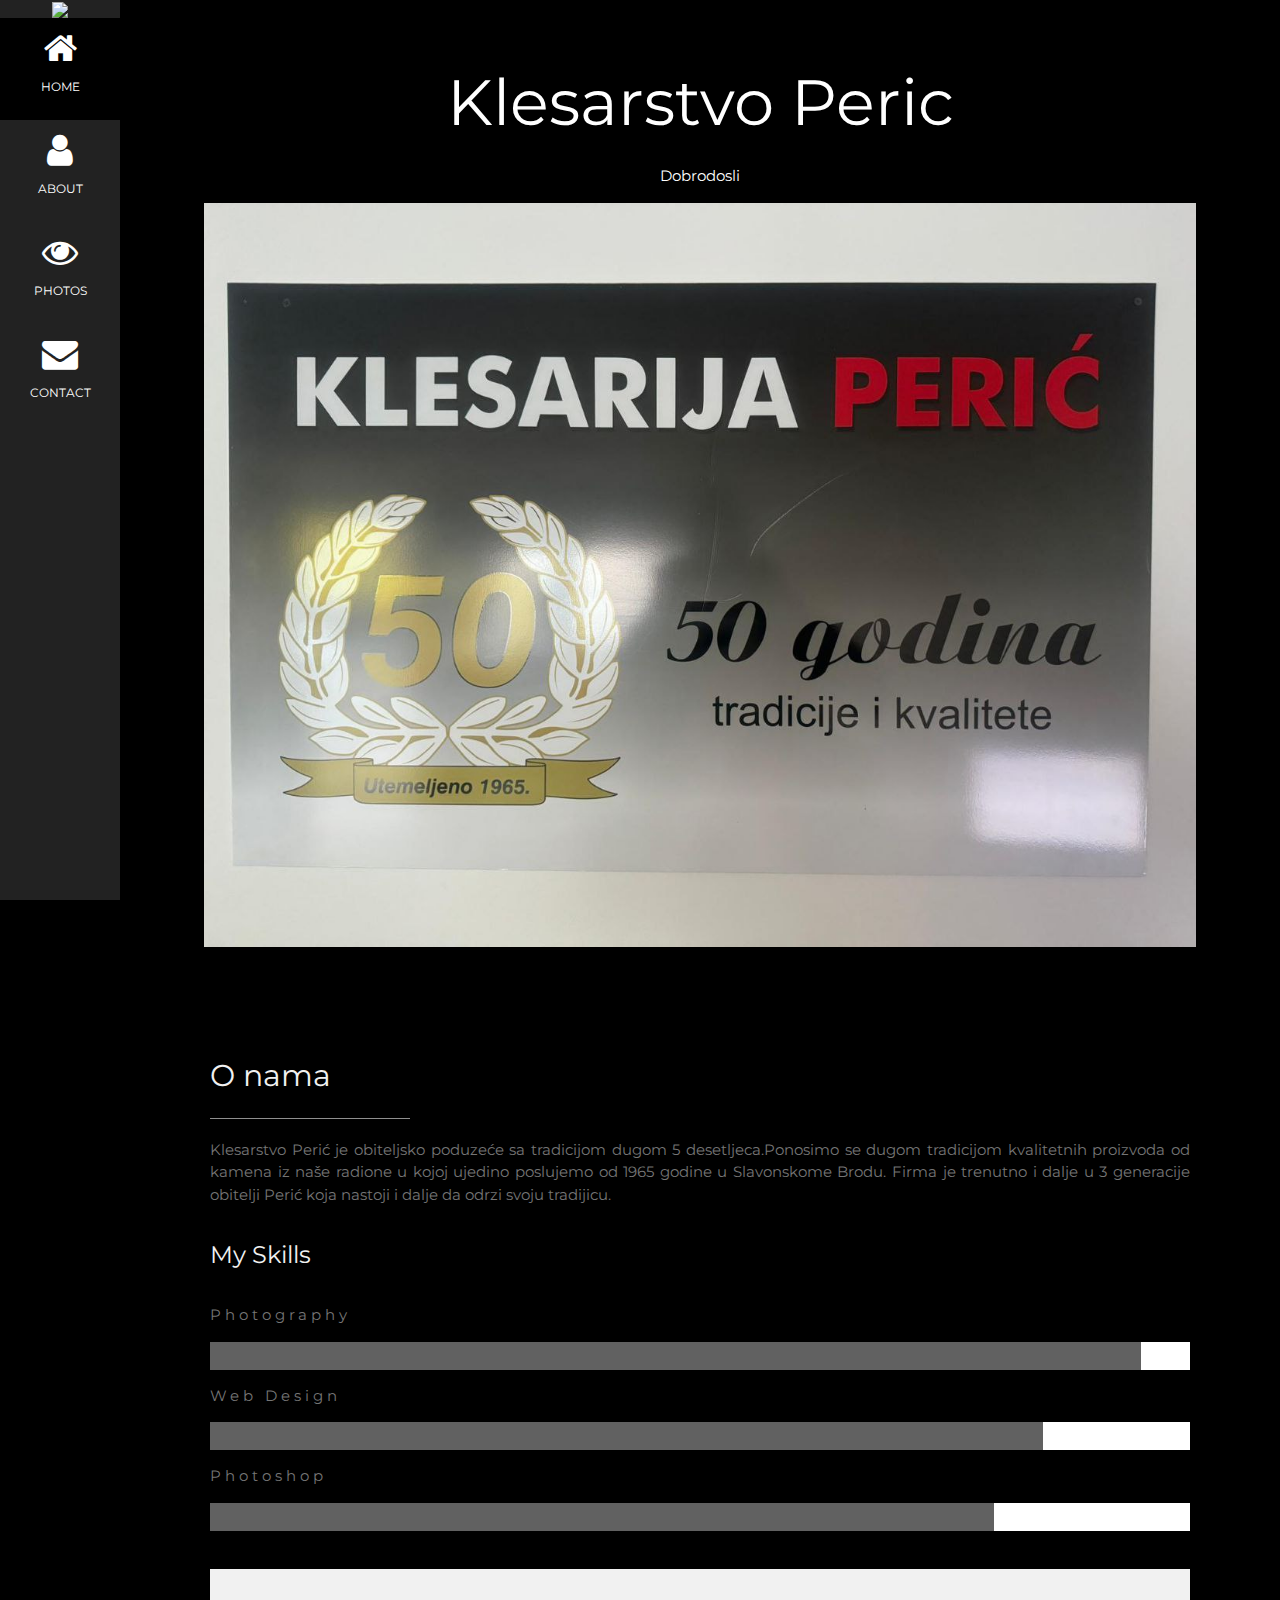
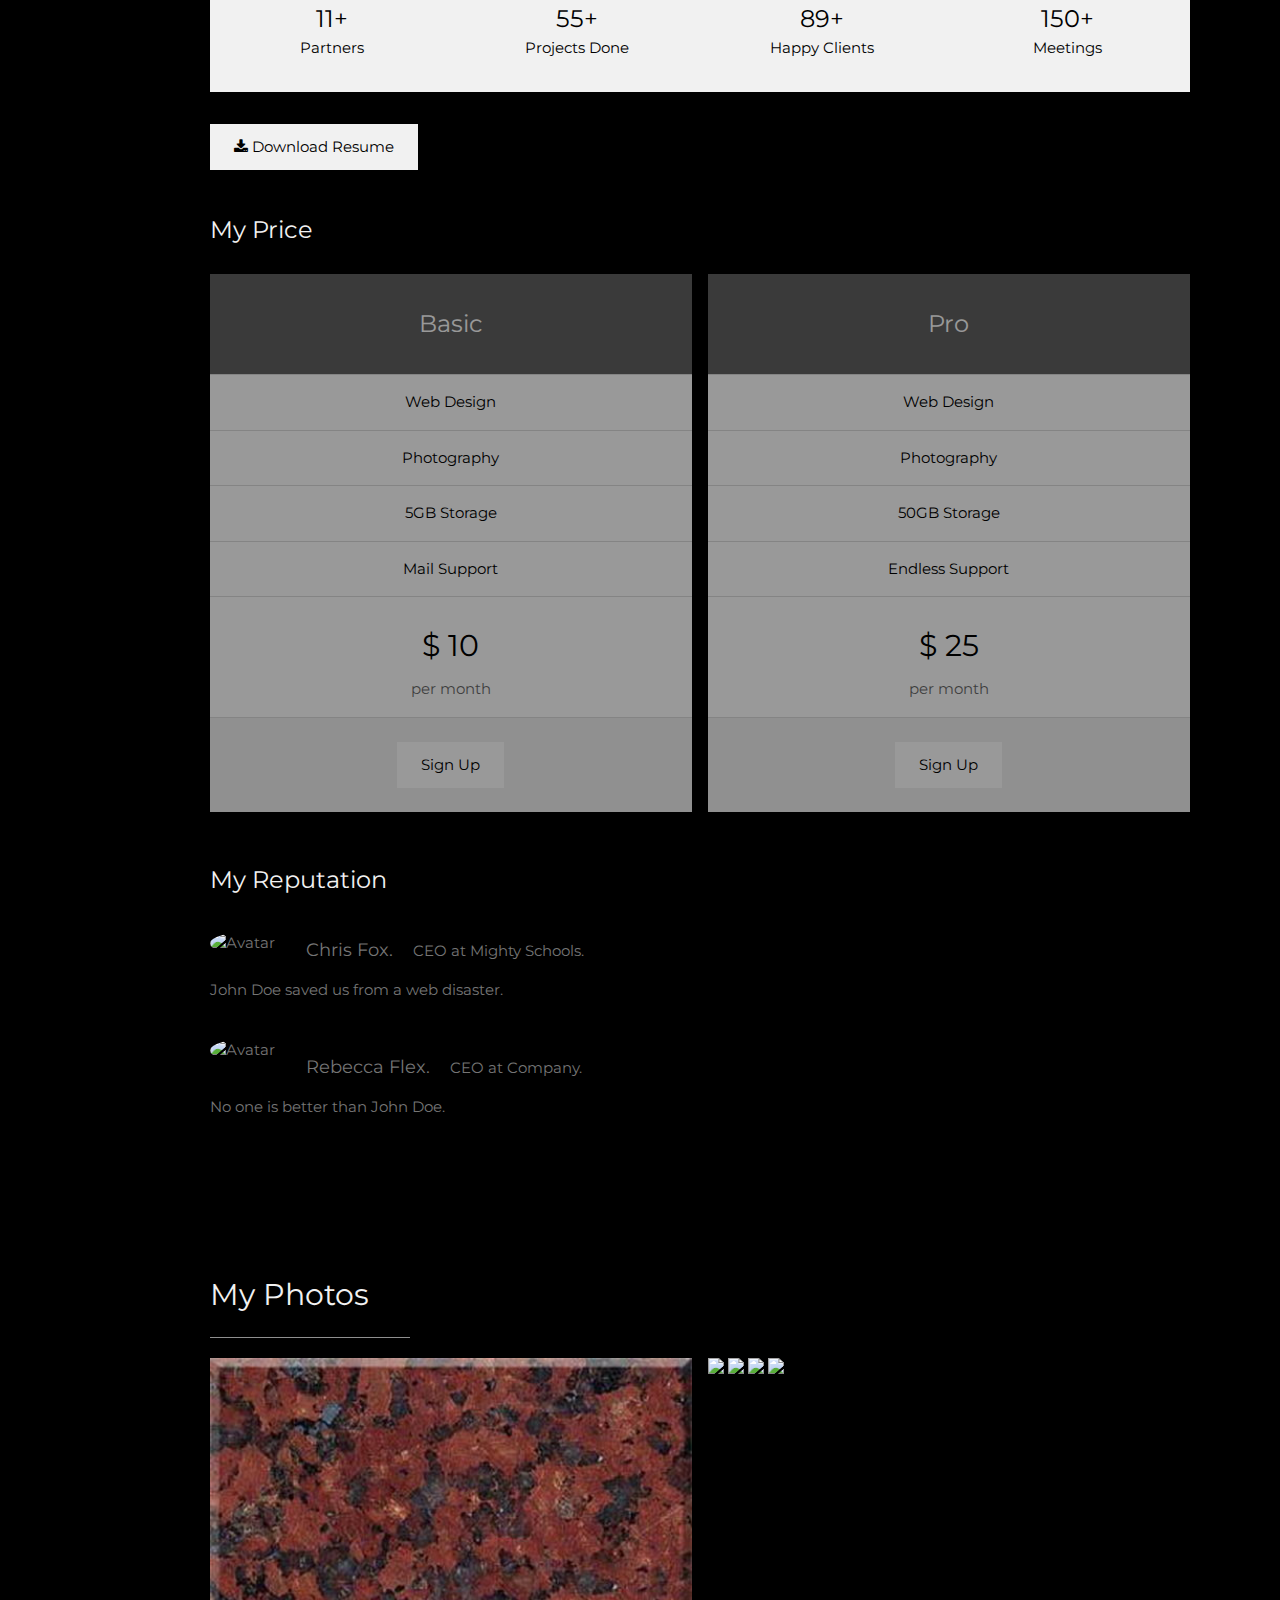
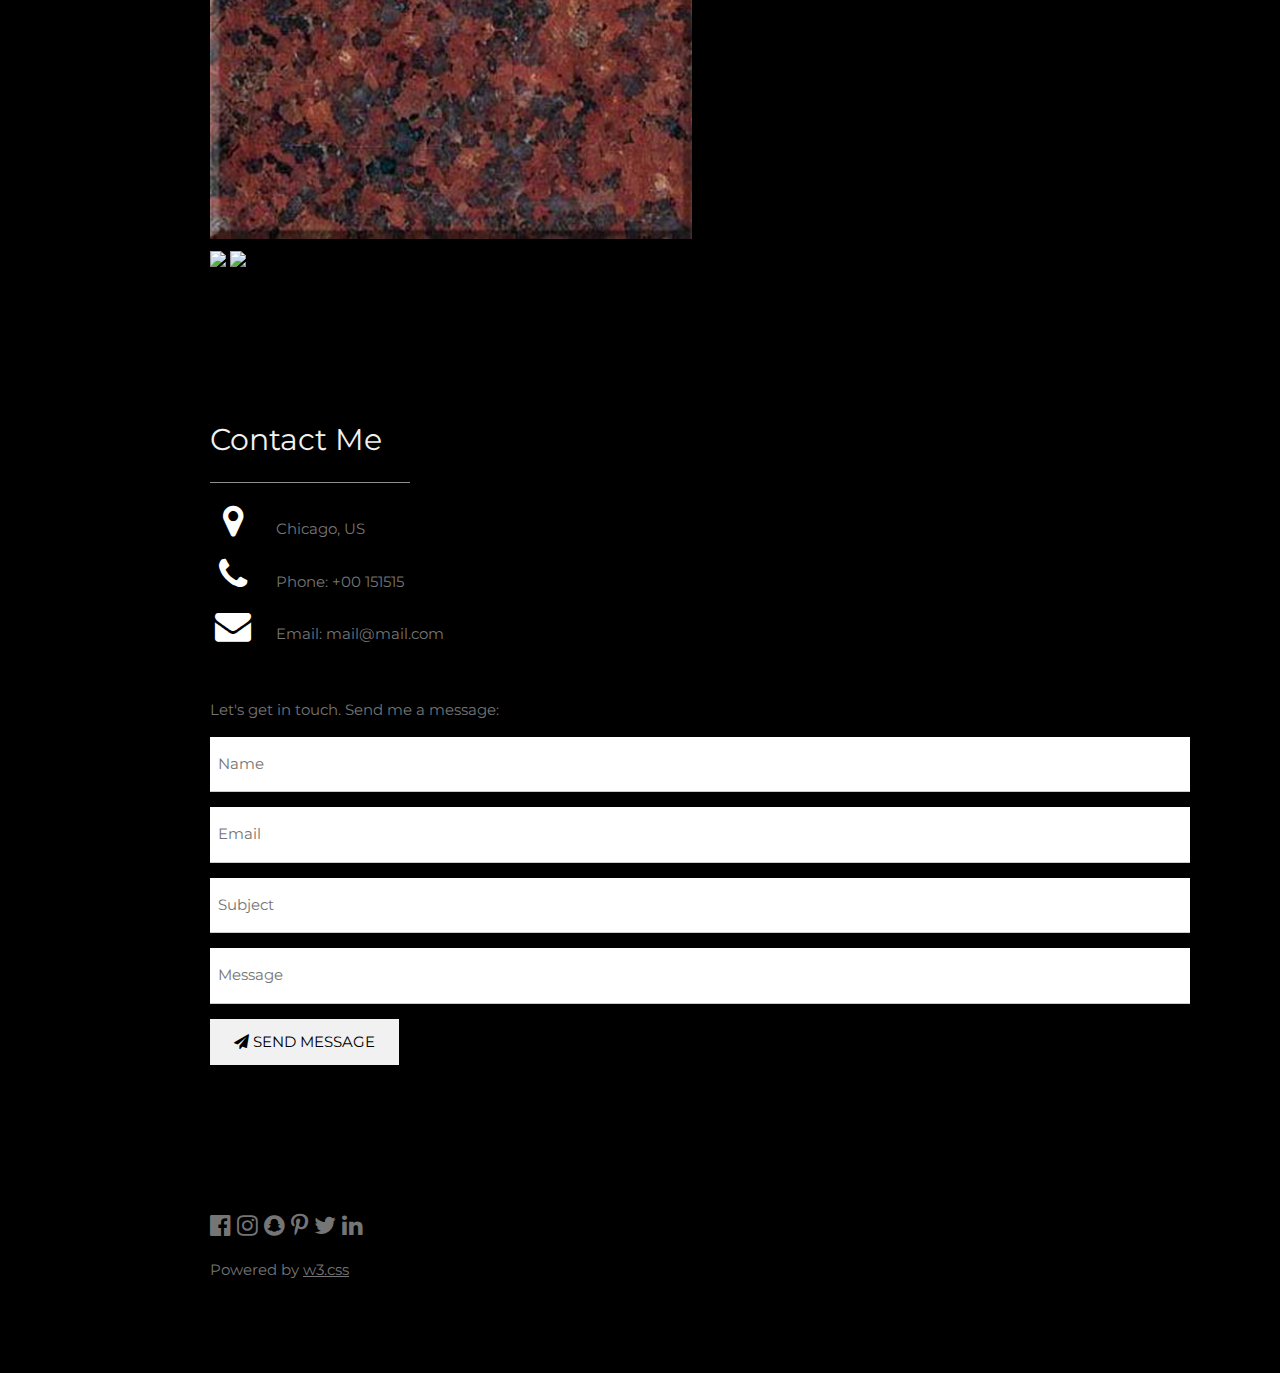
==== commit 5092e599: "first picture upload" ====
--- a/html/index.html
+++ b/html/index.html
@@ -56,14 +56,14 @@
 <div class="w3-padding-large" id="main">
   <!-- Header/Home -->
   <header class="w3-container w3-padding-32 w3-center w3-black" id="home">
-    <h1 class="w3-jumbo"><span class="w3-hide-small">I'm</span> John Doe.</h1>
-    <p>Photographer and Web Designer.</p>
-    <img src="/w3images/man_smoke.jpg" alt="boy" class="w3-image" width="992" height="1108">
+    <h1 class="w3-jumbo"><span class="w3-hide-small">Klesarstvo </span>Peric</h1>
+    <p>Dobrodosli</p>
+    <img src="../slike/vizitka/plakat.jpg" alt="boy" class="w3-image" width="992" height="1108">
   </header>
 
   <!-- About Section -->
   <div class="w3-content w3-justify w3-text-grey w3-padding-64" id="about">
-    <h2 class="w3-text-light-grey">My Name</h2>
+    <h2 class="w3-text-light-grey">O nama</h2>
     <hr style="width:200px" class="w3-opacity">
     <p>Klesarstvo Perić je obiteljsko poduzeće sa tradicijom dugom 5 desetljeca.Ponosimo se dugom tradicijom kvalitetnih proizvoda od kamena iz naše radione u kojoj ujedino poslujemo od 1965 godine u Slavonskome Brodu.
       Firma je trenutno i dalje u 3 generacije obitelji Perić koja nastoji i dalje da odrzi svoju tradijicu.</p>
@@ -163,7 +163,7 @@
     <!-- Grid for photos -->
     <div class="w3-row-padding" style="margin:0 -16px">
       <div class="w3-half">
-        <img src="/w3images/wedding.jpg" style="width:100%">
+        <img src="../slike/ukradena_kamenja/granit/african_red.jpg" style="width:100%">
         <img src="/w3images/rocks.jpg" style="width:100%">
         <img src="/w3images/sailboat.jpg" style="width:100%">
       </div>
